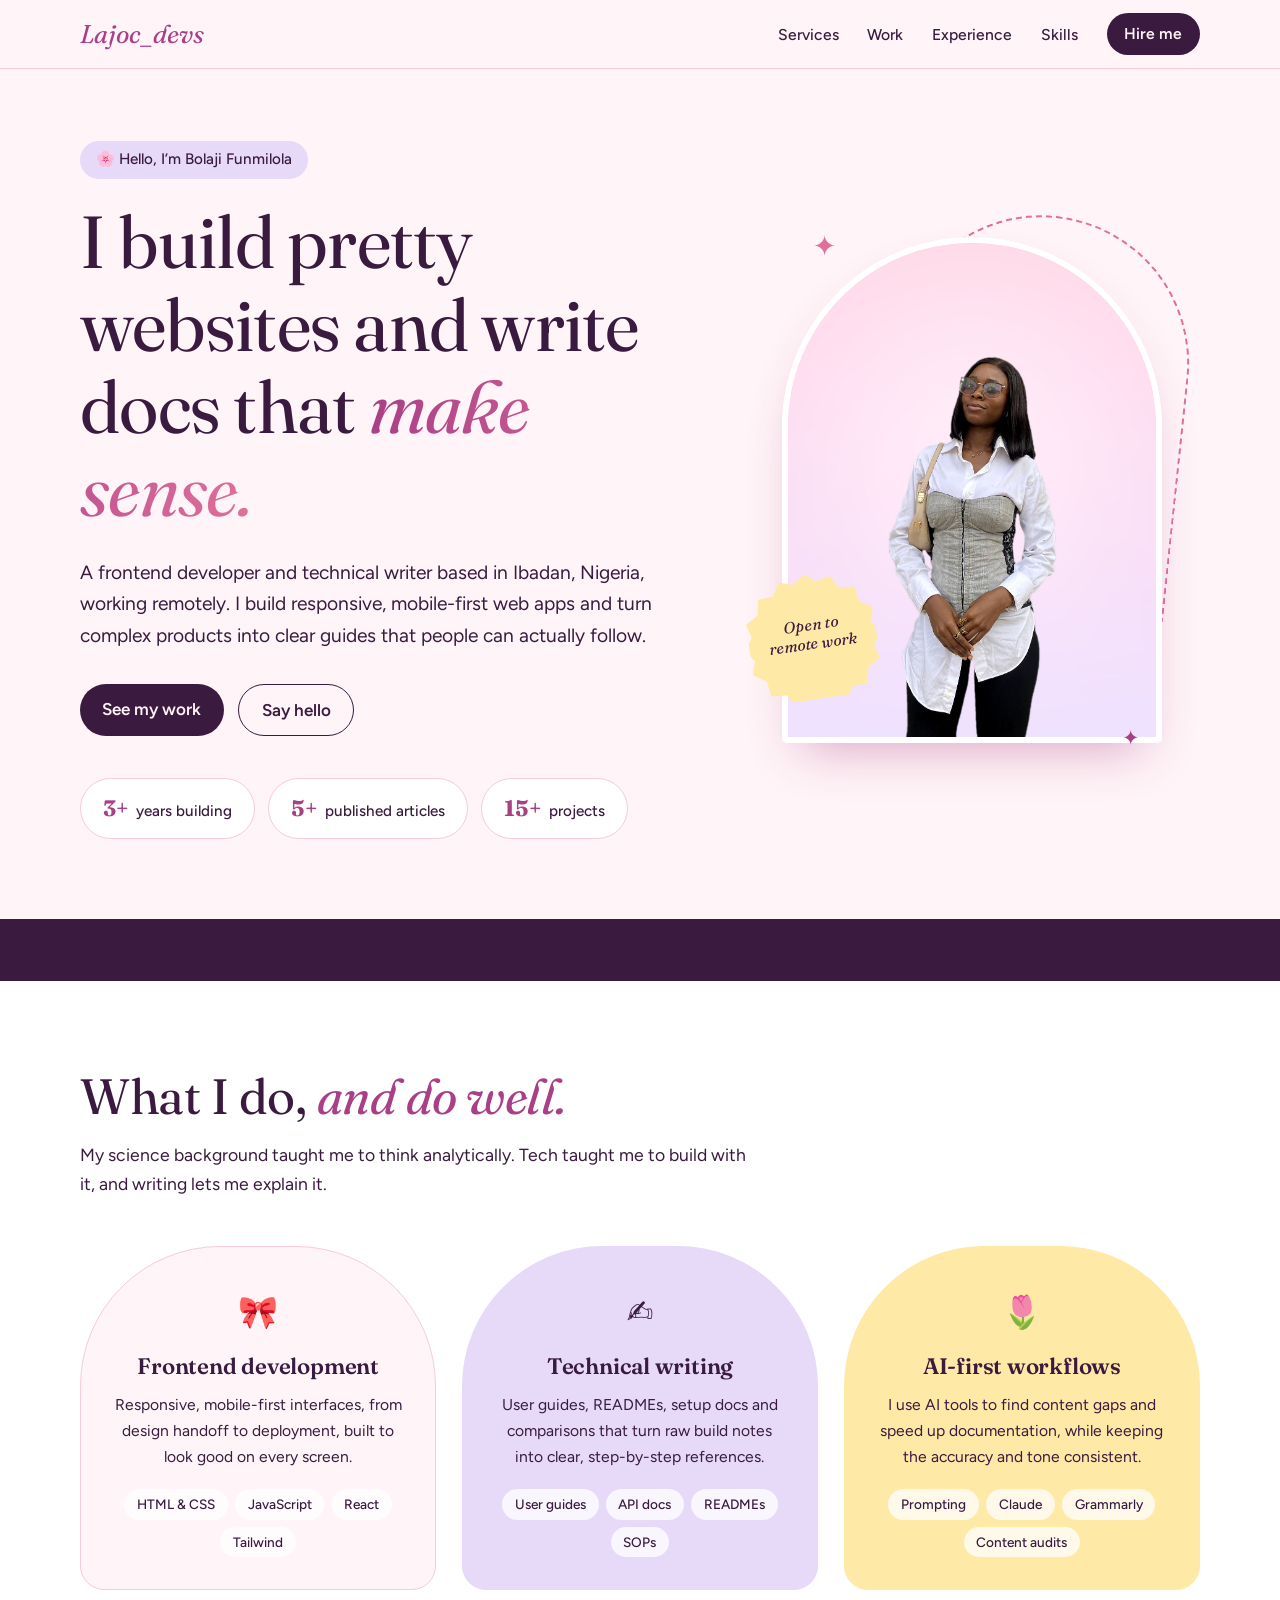
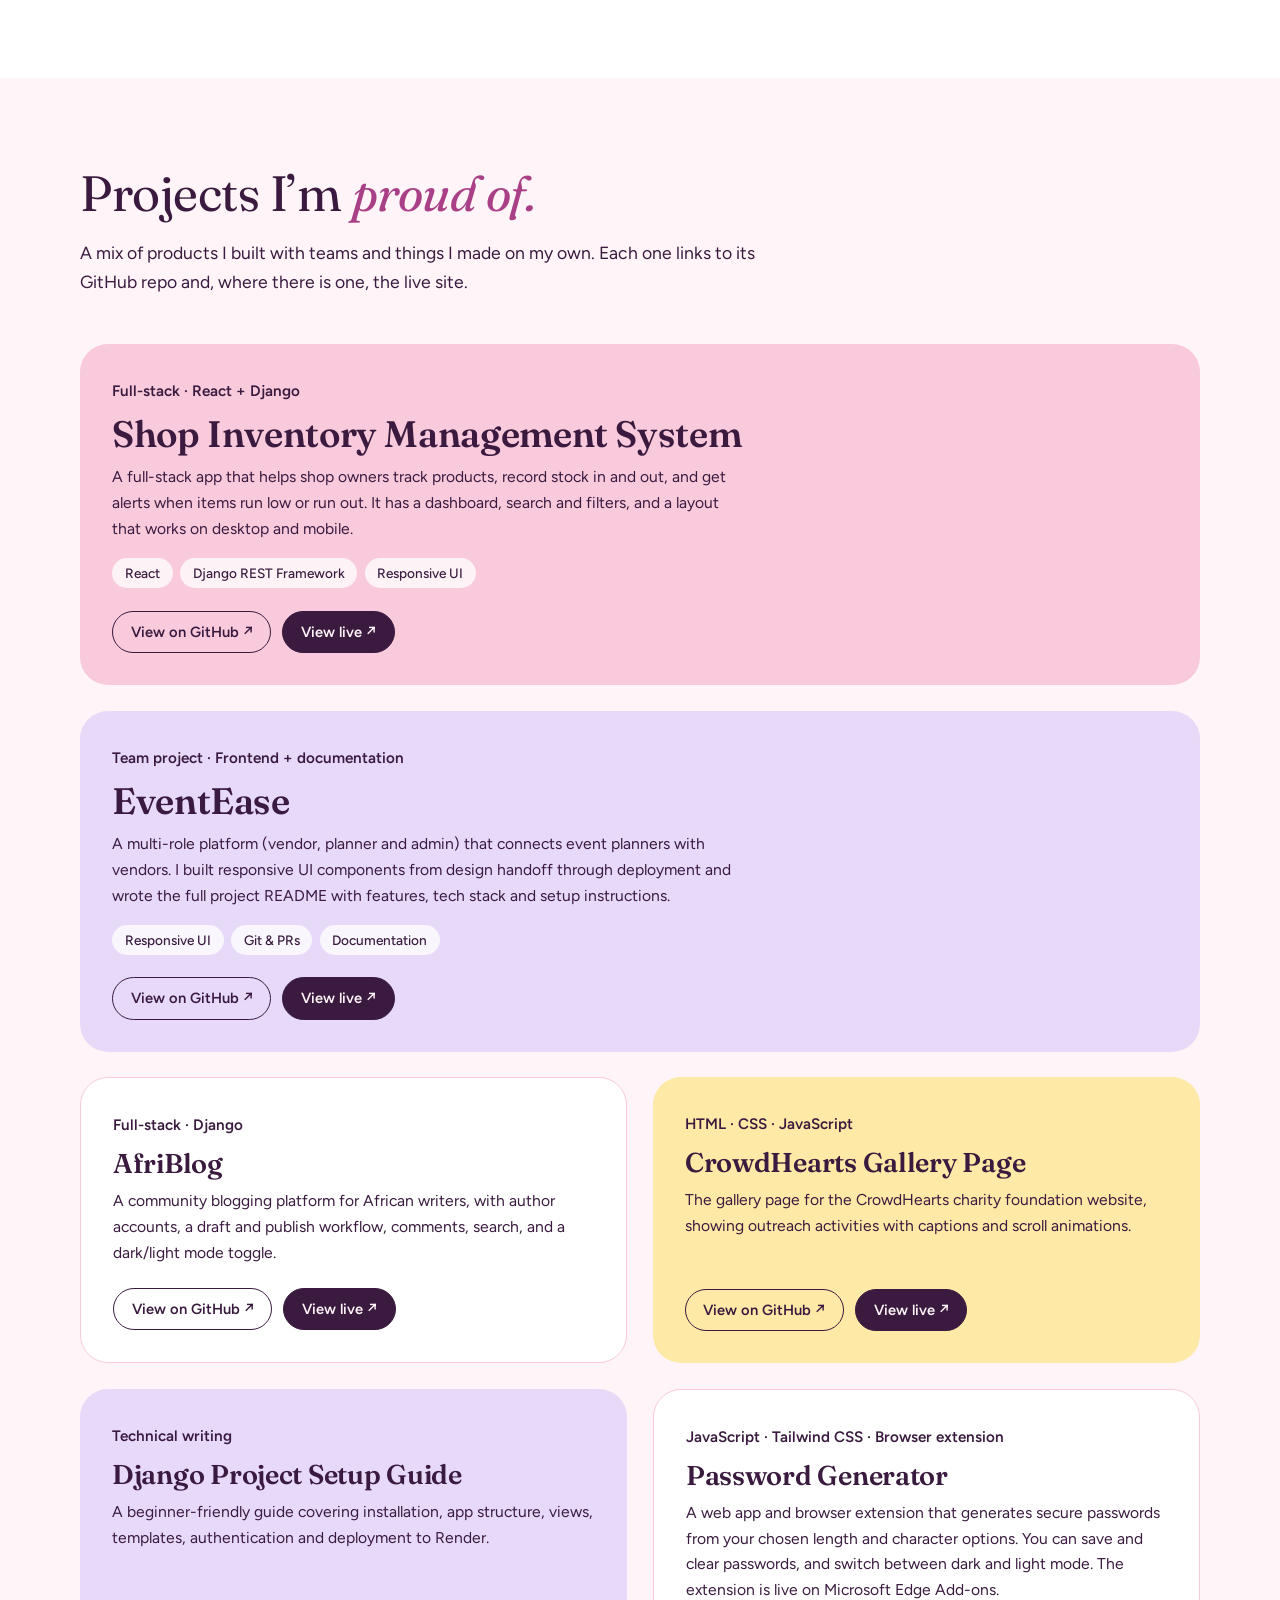
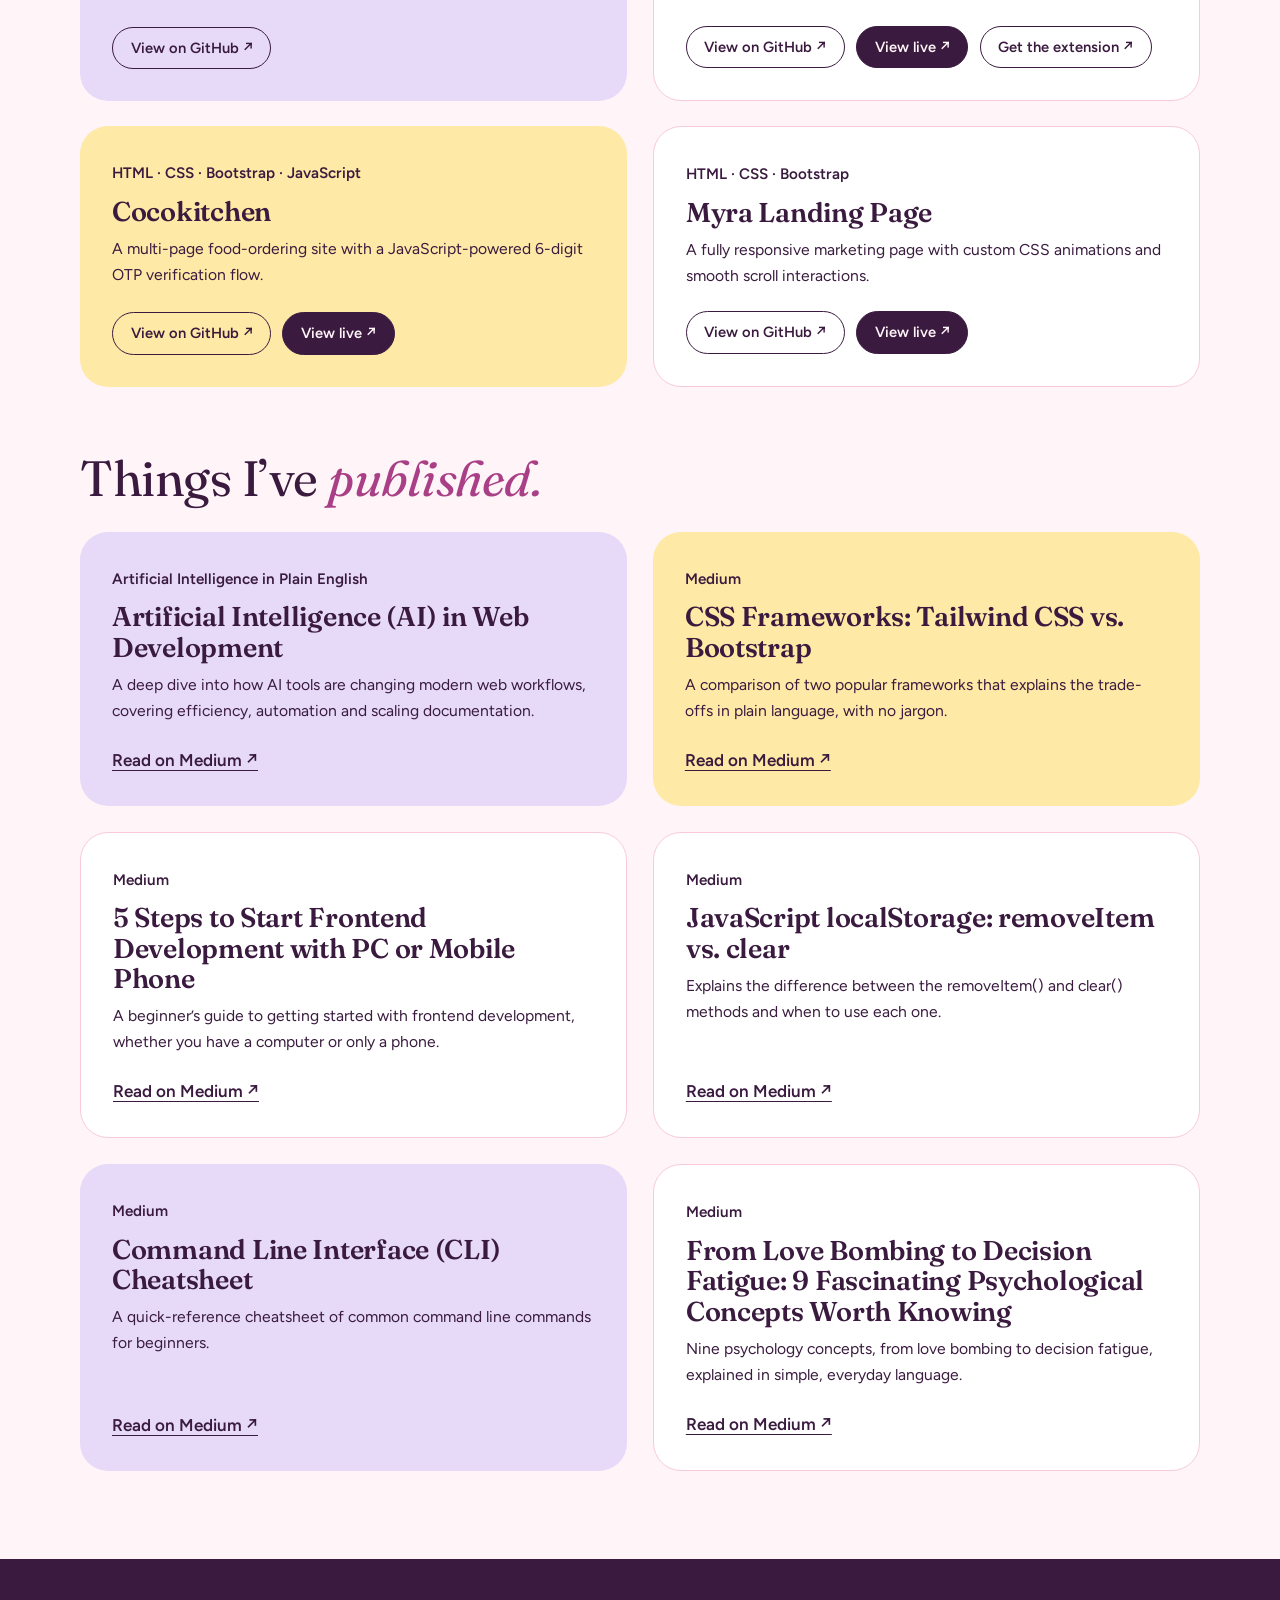
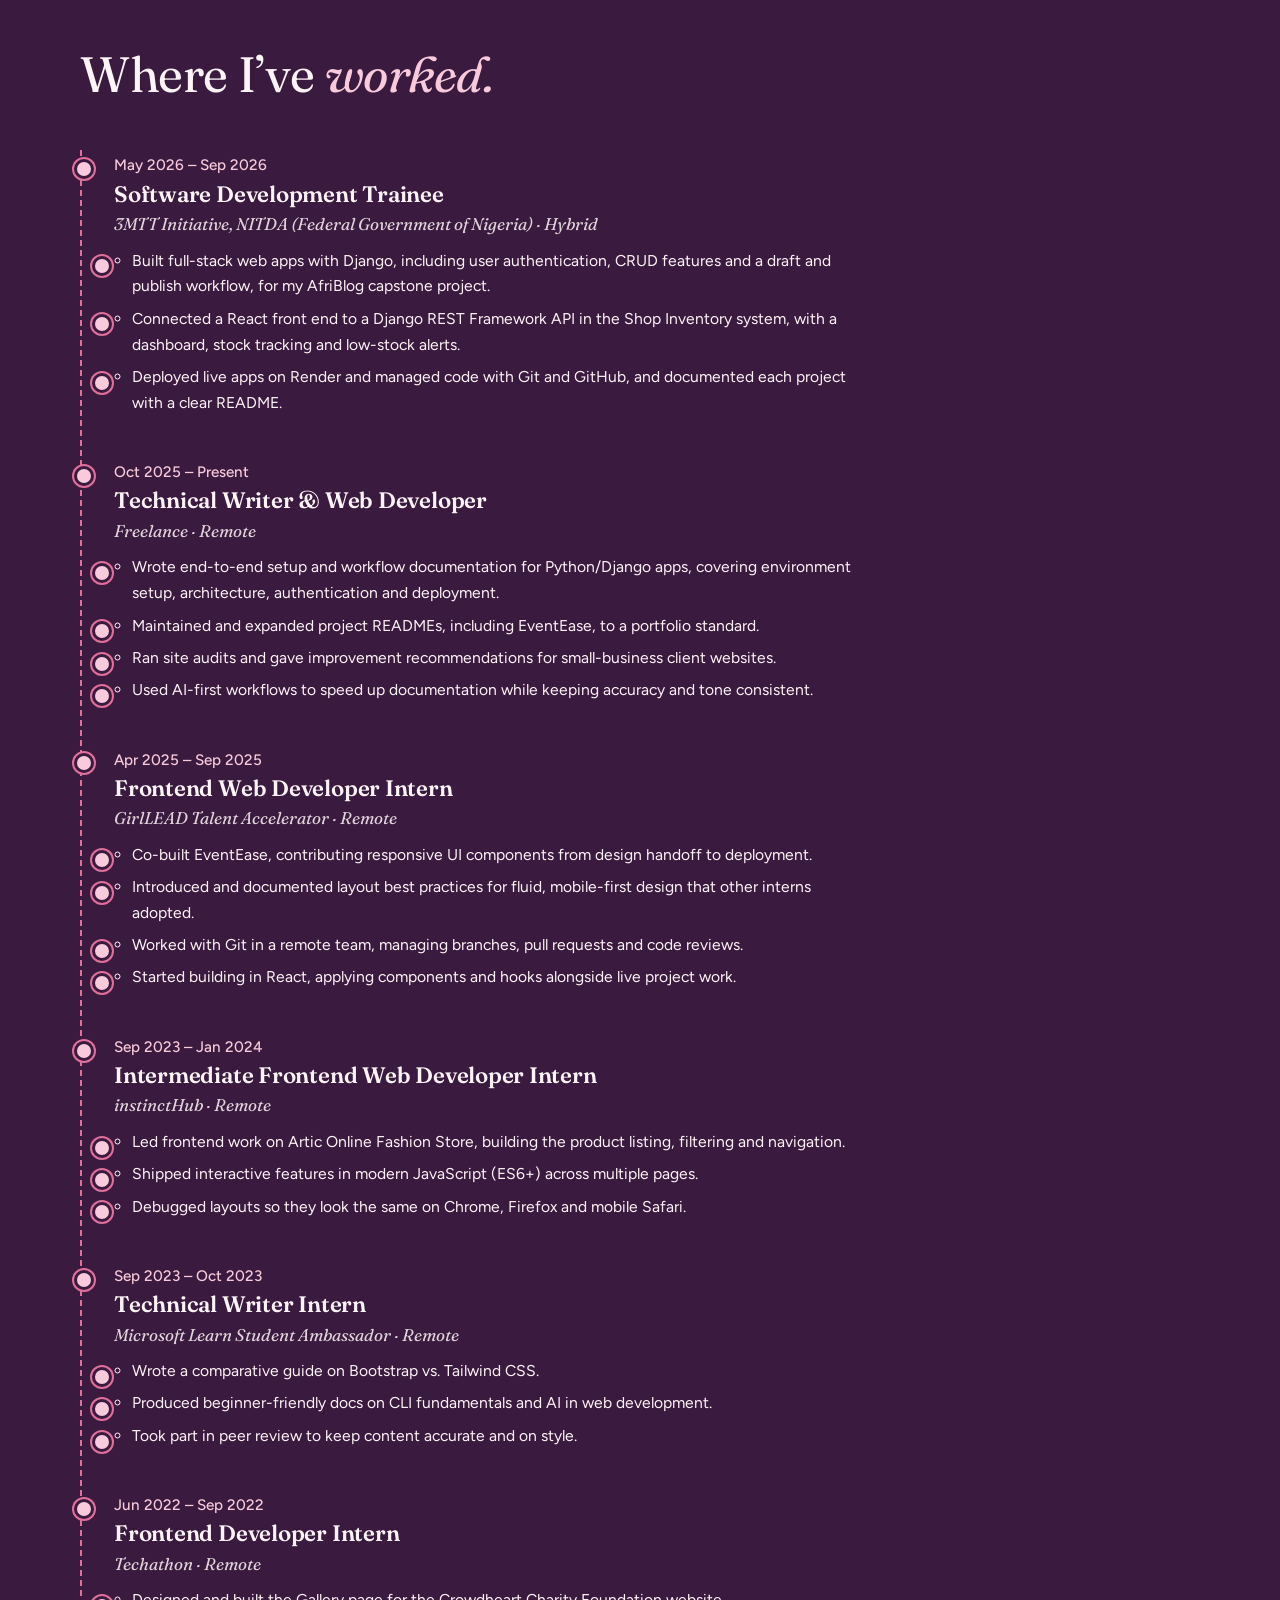
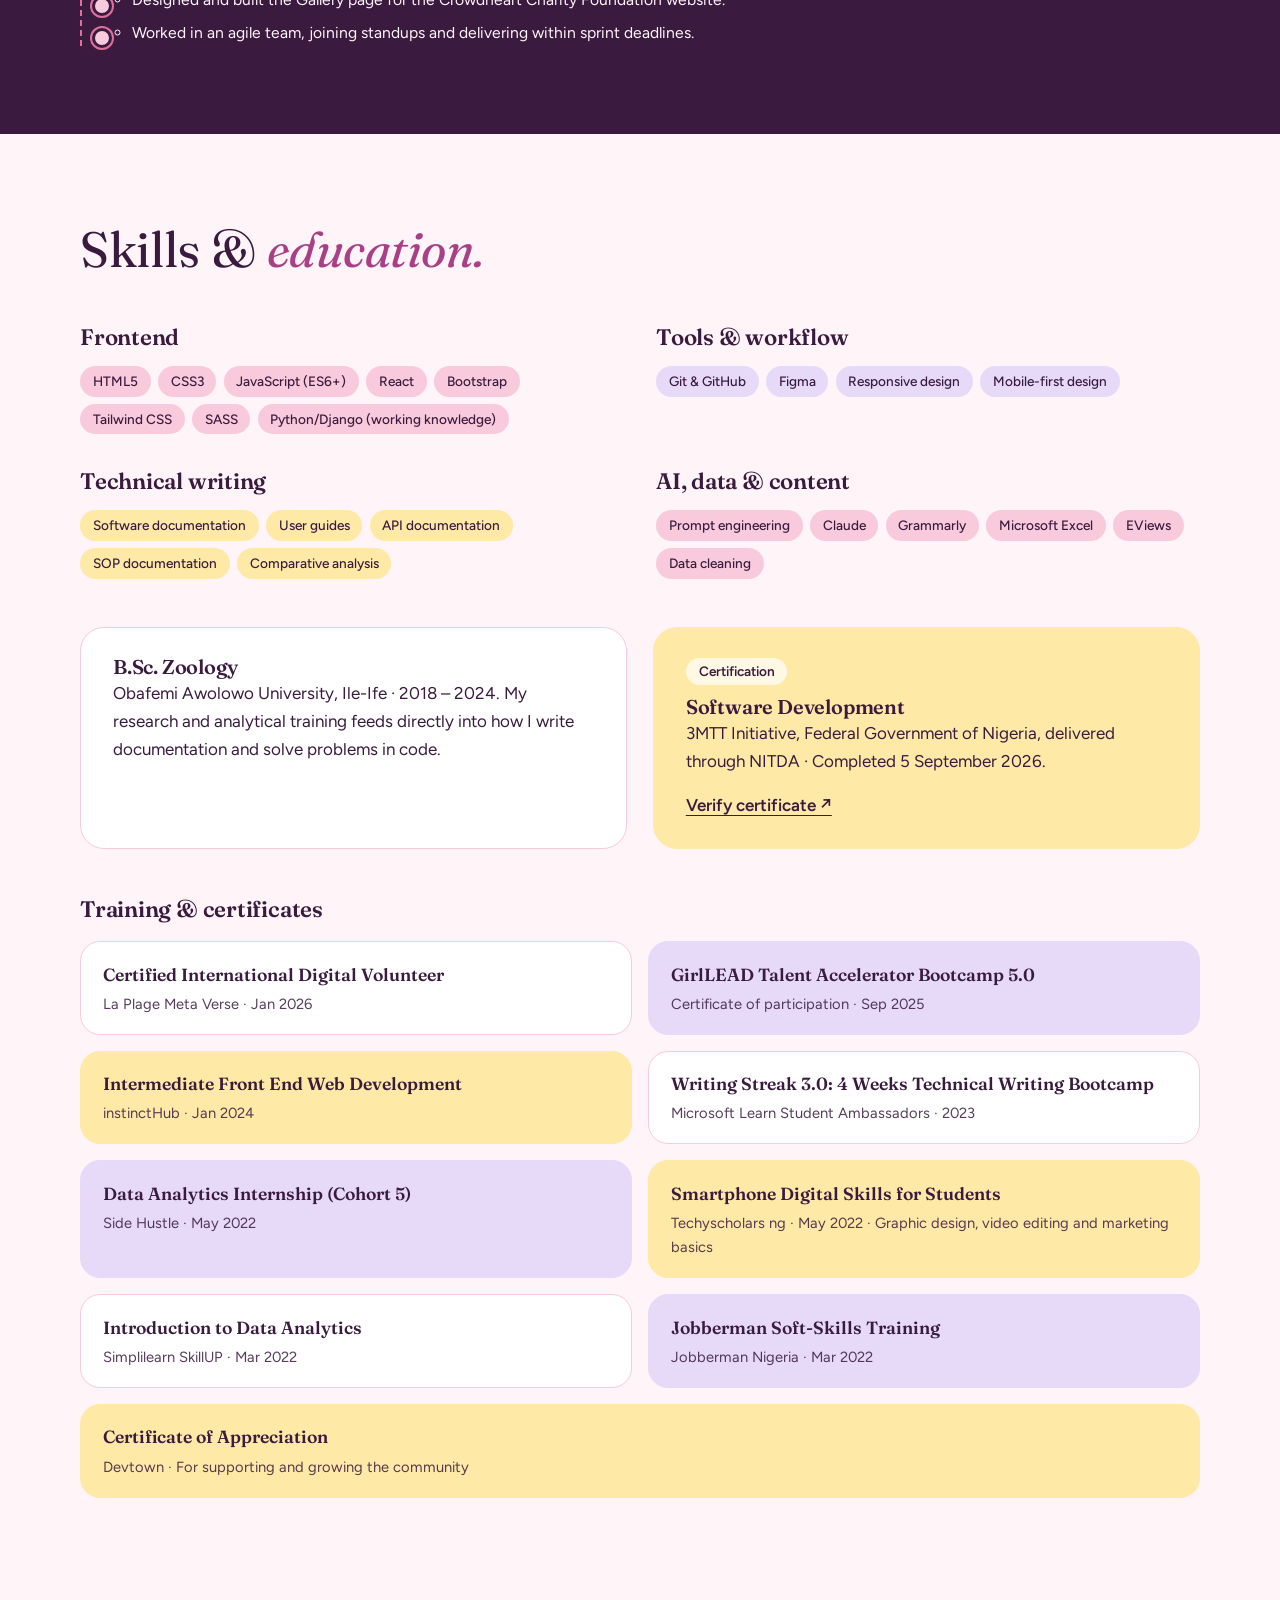
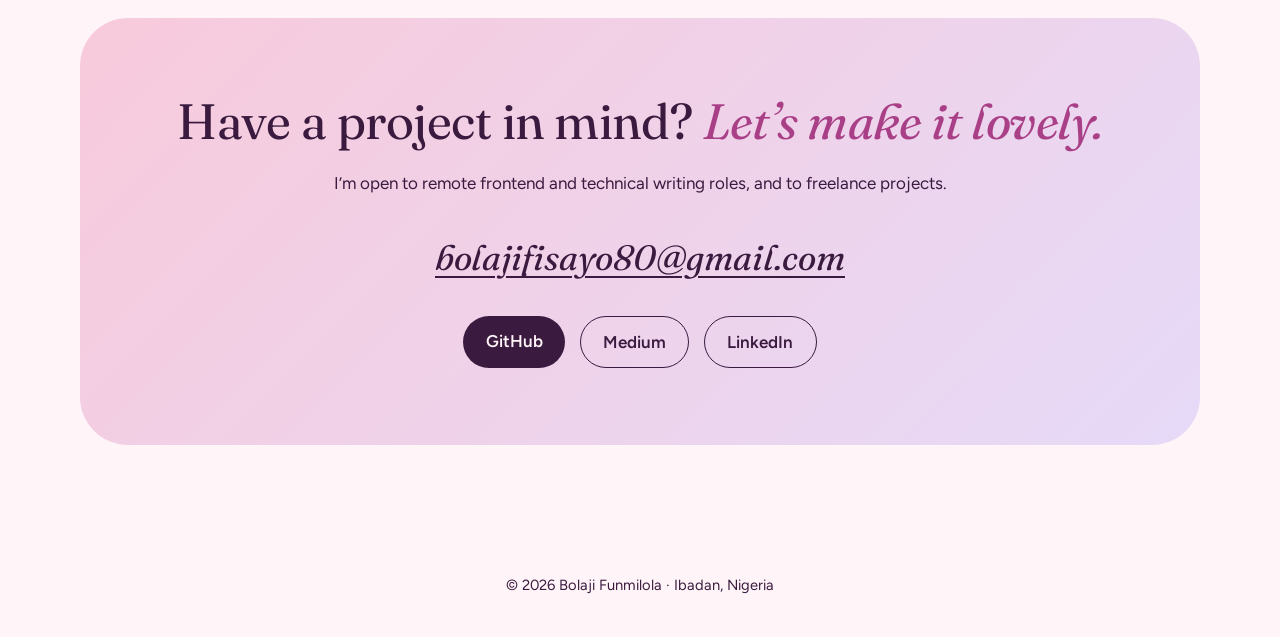
==== index.html @ c32a097c "portfolio done" ====
<!doctype html>
<html lang="en">
	<head>
		<meta charset="utf-8" />
		<meta name="viewport" content="width=device-width, initial-scale=1" />
		<title>Bolaji Funmilola — Frontend Developer & Technical Writer</title>
		<meta
			name="description"
			content="Bolaji Funmilola is a frontend developer and technical writer based in Ibadan, Nigeria. Available for remote work." />
		<link rel="preconnect" href="https://fonts.googleapis.com" />
		<link rel="preconnect" href="https://fonts.gstatic.com" crossorigin />
		<link
			href="https://fonts.googleapis.com/css2?family=Fraunces:ital,opsz,wght@0,9..144,400;0,9..144,600;1,9..144,400;1,9..144,600&family=Figtree:wght@400;500;600&display=swap"
			rel="stylesheet" />
		<script>
			document.documentElement.classList.add("js");
			try {
				if (sessionStorage.getItem("seen"))
					document.documentElement.classList.add("seen");
			} catch (e) {}
		</script>
		<link rel="stylesheet" href="css/style.css" />
	</head>
	<body id="top">
		<div class="progress" aria-hidden="true"></div>
		<div class="curtain" aria-hidden="true"><span>Funmilola ✦</span></div>

		<header>
			<div class="wrap bar">
				<a href="#top" class="logo">Lajoc_devs</a>
				<button class="menu-btn" aria-expanded="false" aria-controls="menu">
					Menu
				</button>
				<nav aria-label="Main">
					<ul id="menu">
						<li><a href="#services">Services</a></li>
						<li><a href="#work">Work</a></li>
						<li><a href="#experience">Experience</a></li>
						<li><a href="#skills">Skills</a></li>
						<li><a class="pill" href="#contact">Hire me</a></li>
					</ul>
				</nav>
			</div>
		</header>

		<main>
			<!-- HERO -->
			<div class="hero">
				<div class="wrap hero-grid">
					<div>
						<span class="hello">🌸 Hello, I’m Bolaji Funmilola</span>
						<h1>
							I build pretty websites and write docs that <em>make sense.</em>
						</h1>
						<p class="lead">
							A frontend developer and technical writer based in Ibadan,
							Nigeria, working remotely. I build responsive, mobile-first web
							apps and turn complex products into clear guides that people can
							actually follow.
						</p>
						<div class="hero-actions">
							<a class="pill" href="#work">See my work</a>
							<a class="pill ghost" href="mailto:bolajifisayo80@gmail.com"
								>Say hello</a
							>
						</div>
						<div class="stats">
							<div class="stat"><b>3+</b>years building</div>
							<div class="stat"><b>5+</b>published articles</div>
							<div class="stat"><b>15+</b>projects</div>
						</div>
					</div>

					<div class="portrait">
						<div class="halo" aria-hidden="true"></div>
						<span class="sparkle s1" aria-hidden="true">✦</span>
						<div class="arch">
							<div class="initials" aria-hidden="true">BF</div>
							<!-- Put your photo in the same folder and name it photo.jpg -->
							<img
								src="images/photo.jpg"
								alt="Portrait of Bolaji Funmilola"
								onerror="this.style.display = 'none'" />
						</div>
						<div class="badge">
							<svg viewBox="0 0 100 100" aria-hidden="true">
								<path
									fill="#FFE9A6"
									d="M50 2l9 7 11-3 6 10 12 1 2 12 10 6-3 11 7 9-7 9 3 11-10 6-2 12-12 1-6 10-11-3-9 7-9-7-11 3-6-10-12-1-2-12-10-6 3-11-7-9 7-9-3-11 10-6 2-12 12-1 6-10 11 3z" />
							</svg>
							<span>Open to remote work</span>
						</div>
						<span class="sparkle s2" aria-hidden="true">✦</span>
					</div>
				</div>
			</div>

			<div class="ticker" aria-hidden="true">
				<div>
					Software Development ✿ HTML5 ✿ CSS3 ✿ JavaScript ✿ React ✿ Tailwind
					CSS ✿ Bootstrap ✿ Technical Writing ✿ Documentation ✿ Figma ✿ Git ✿
					Django ✿ SASS ✿ Markdown ✿ Software Development ✿ HTML5 ✿ CSS3 ✿
					JavaScript ✿ React ✿ Tailwind CSS ✿ Bootstrap ✿ Technical Writing ✿
					Documentation ✿ Figma ✿ Git ✿ Django ✿ SASS ✿ Markdown ✿
				</div>
			</div>

			<!-- SERVICES -->
			<section id="services" class="services">
				<div class="wrap">
					<div class="head">
						<h2>What I do, <em>and do well.</em></h2>
						<p>
							My science background taught me to think analytically. Tech taught
							me to build with it, and writing lets me explain it.
						</p>
					</div>
					<div class="svc-grid">
						<article class="svc">
							<div class="icon" aria-hidden="true">🎀</div>
							<h3>Frontend development</h3>
							<p>
								Responsive, mobile-first interfaces, from design handoff to
								deployment, built to look good on every screen.
							</p>
							<ul class="tags">
								<li>HTML & CSS</li>
								<li>JavaScript</li>
								<li>React</li>
								<li>Tailwind</li>
							</ul>
						</article>
						<article class="svc">
							<div class="icon" aria-hidden="true">✍️</div>
							<h3>Technical writing</h3>
							<p>
								User guides, READMEs, setup docs and comparisons that turn raw
								build notes into clear, step-by-step references.
							</p>
							<ul class="tags">
								<li>User guides</li>
								<li>API docs</li>
								<li>READMEs</li>
								<li>SOPs</li>
							</ul>
						</article>
						<article class="svc">
							<div class="icon" aria-hidden="true">🌷</div>
							<h3>AI-first workflows</h3>
							<p>
								I use AI tools to find content gaps and speed up documentation,
								while keeping the accuracy and tone consistent.
							</p>
							<ul class="tags">
								<li>Prompting</li>
								<li>Claude</li>
								<li>Grammarly</li>
								<li>Content audits</li>
							</ul>
						</article>
					</div>
				</div>
			</section>

			<!-- WORK -->
			<section id="work">
				<div class="wrap">
					<div class="head">
						<h2>Projects I’m <em>proud of.</em></h2>
						<p>
							A mix of products I built with teams and things I made on my own.
							Each one links to its GitHub repo and, where there is one, the
							live site.
						</p>
					</div>
					<div class="work-grid">
						<article class="card feature">
							<div>
								<span class="kind">Full-stack · React + Django</span>
								<h3>Shop Inventory Management System</h3>
								<p>
									A full-stack app that helps shop owners track products, record
									stock in and out, and get alerts when items run low or run
									out. It has a dashboard, search and filters, and a layout that
									works on desktop and mobile.
								</p>
								<ul class="tags left">
									<li>React</li>
									<li>Django REST Framework</li>
									<li>Responsive UI</li>
								</ul>
							</div>
							<div class="actions">
								<a
									class="btn"
									href="https://github.com/f-lajoc/shop-inventory"
									target="_blank"
									rel="noopener"
									>View on GitHub ↗</a
								>
								<a
									class="btn solid"
									href="https://shop-inventory-frontend-pr39.onrender.com"
									target="_blank"
									rel="noopener"
									>View live ↗</a
								>
							</div>
						</article>
						<article class="card feature alt">
							<div>
								<span class="kind"
									>Team project · Frontend + documentation</span
								>
								<h3>EventEase</h3>
								<p>
									A multi-role platform (vendor, planner and admin) that
									connects event planners with vendors. I built responsive UI
									components from design handoff through deployment and wrote
									the full project README with features, tech stack and setup
									instructions.
								</p>
								<ul class="tags left">
									<li>Responsive UI</li>
									<li>Git &amp; PRs</li>
									<li>Documentation</li>
								</ul>
							</div>
							<div class="actions">
								<a
									class="btn"
									href="https://github.com/f-lajoc/EventEase"
									target="_blank"
									rel="noopener"
									>View on GitHub ↗</a
								>
								<a
									class="btn solid"
									href="https://lajoc-eventease.vercel.app/"
									target="_blank"
									rel="noopener"
									>View live ↗</a
								>
							</div>
						</article>
						<article class="card c3">
							<div>
								<span class="kind">Full-stack · Django</span>
								<h3>AfriBlog</h3>
								<p>
									A community blogging platform for African writers, with author
									accounts, a draft and publish workflow, comments, search, and
									a dark/light mode toggle.
								</p>
							</div>
							<div class="actions">
								<a
									class="btn"
									href="https://github.com/f-lajoc/AfriBlog"
									target="_blank"
									rel="noopener"
									>View on GitHub ↗</a
								>
								<a
									class="btn solid"
									href="https://afriblog.onrender.com"
									target="_blank"
									rel="noopener"
									>View live ↗</a
								>
							</div>
						</article>
						<article class="card c4">
							<div>
								<span class="kind">HTML · CSS · JavaScript</span>
								<h3>CrowdHearts Gallery Page</h3>
								<p>
									The gallery page for the CrowdHearts charity foundation
									website, showing outreach activities with captions and scroll
									animations.
								</p>
							</div>
							<div class="actions">
								<a
									class="btn"
									href="https://github.com/f-lajoc/Gallery-page"
									target="_blank"
									rel="noopener"
									>View on GitHub ↗</a
								>
								<a
									class="btn solid"
									href="https://crowdheart.netlify.app/index.html"
									target="_blank"
									rel="noopener"
									>View live ↗</a
								>
							</div>
						</article>
						<article class="card c2">
							<div>
								<span class="kind">Technical writing</span>
								<h3>Django Project Setup Guide</h3>
								<p>
									A beginner-friendly guide covering installation, app
									structure, views, templates, authentication and deployment to
									Render.
								</p>
							</div>
							<div class="actions">
								<a
									class="btn"
									href="https://github.com/f-lajoc/Django-python-test/blob/main/readMe.md"
									target="_blank"
									rel="noopener"
									>View on GitHub ↗</a
								>
							</div>
						</article>
						<article class="card c3">
							<div>
								<span class="kind"
									>JavaScript · Tailwind CSS · Browser extension</span
								>
								<h3>Password Generator</h3>
								<p>
									A web app and browser extension that generates secure
									passwords from your chosen length and character options. You
									can save and clear passwords, and switch between dark and
									light mode. The extension is live on Microsoft Edge Add-ons.
								</p>
							</div>
							<div class="actions">
								<a
									class="btn"
									href="https://github.com/f-lajoc/passwordGenerator"
									target="_blank"
									rel="noopener"
									>View on GitHub ↗</a
								>
								<a
									class="btn solid"
									href="https://password-generat00r.netlify.app/"
									target="_blank"
									rel="noopener"
									>View live ↗</a
								>
								<a
									class="btn"
									href="https://microsoftedge.microsoft.com/addons/detail/gjdmkgjdbleobfpliddcdjddphnnbpid"
									target="_blank"
									rel="noopener"
									>Get the extension ↗</a
								>
							</div>
						</article>
						<article class="card c4">
							<div>
								<span class="kind">HTML · CSS · Bootstrap · JavaScript</span>
								<h3>Cocokitchen</h3>
								<p>
									A multi-page food-ordering site with a JavaScript-powered
									6-digit OTP verification flow.
								</p>
							</div>
							<div class="actions">
								<a
									class="btn"
									href="https://github.com/f-lajoc/Cocokitchen"
									target="_blank"
									rel="noopener"
									>View on GitHub ↗</a
								>
								<a
									class="btn solid"
									href="https://f-lajoc.github.io/Cocokitchen/"
									target="_blank"
									rel="noopener"
									>View live ↗</a
								>
							</div>
						</article>
						<article class="card c5">
							<div>
								<span class="kind">HTML · CSS · Bootstrap</span>
								<h3>Myra Landing Page</h3>
								<p>
									A fully responsive marketing page with custom CSS animations
									and smooth scroll interactions.
								</p>
							</div>
							<div class="actions">
								<a
									class="btn"
									href="https://github.com/f-lajoc/Myra-Landing-page"
									target="_blank"
									rel="noopener"
									>View on GitHub ↗</a
								>
								<a
									class="btn solid"
									href="https://myra-landing-page.vercel.app/"
									target="_blank"
									rel="noopener"
									>View live ↗</a
								>
							</div>
						</article>
					</div>

					<h2 class="sub">Things I’ve <em>published.</em></h2>
					<div class="work-grid">
						<a
							class="card c2"
							href="https://medium.com/ai-in-plain-english/artificial-intelligence-ai-in-web-development-ca8bc231bbe0"
							target="_blank"
							rel="noopener">
							<div>
								<span class="kind"
									>Artificial Intelligence in Plain English</span
								>
								<h3>Artificial Intelligence (AI) in Web Development</h3>
								<p>
									A deep dive into how AI tools are changing modern web
									workflows, covering efficiency, automation and scaling
									documentation.
								</p>
							</div>
							<span class="go">Read on Medium ↗</span>
						</a>
						<a
							class="card c4"
							href="https://medium.com/@lajoc_/css-frameworks-tailwind-css-vs-bootstrap-7b990728d8f6"
							target="_blank"
							rel="noopener">
							<div>
								<span class="kind">Medium</span>
								<h3>CSS Frameworks: Tailwind CSS vs. Bootstrap</h3>
								<p>
									A comparison of two popular frameworks that explains the
									trade-offs in plain language, with no jargon.
								</p>
							</div>
							<span class="go">Read on Medium ↗</span>
						</a>
						<a
							class="card c3"
							href="https://medium.com/@lajoc_/5-steps-to-start-frontend-development-with-pc-or-mobile-phone-b24d92ad9122"
							target="_blank"
							rel="noopener">
							<div>
								<span class="kind">Medium</span>
								<h3>
									5 Steps to Start Frontend Development with PC or Mobile Phone
								</h3>
								<p>
									A beginner’s guide to getting started with frontend
									development, whether you have a computer or only a phone.
								</p>
							</div>
							<span class="go">Read on Medium ↗</span>
						</a>
						<a
							class="card c5"
							href="https://medium.com/@lajoc_/javascript-localstorage-understanding-the-difference-between-removeitem-vs-clear-methods-b165396f36f6"
							target="_blank"
							rel="noopener">
							<div>
								<span class="kind">Medium</span>
								<h3>JavaScript localStorage: removeItem vs. clear</h3>
								<p>
									Explains the difference between the removeItem() and clear()
									methods and when to use each one.
								</p>
							</div>
							<span class="go">Read on Medium ↗</span>
						</a>
						<a
							class="card c2"
							href="https://medium.com/@lajoc_/command-line-interface-cli-cheatsheet-bc1885f4c07"
							target="_blank"
							rel="noopener">
							<div>
								<span class="kind">Medium</span>
								<h3>Command Line Interface (CLI) Cheatsheet</h3>
								<p>
									A quick-reference cheatsheet of common command line commands
									for beginners.
								</p>
							</div>
							<span class="go">Read on Medium ↗</span>
						</a>
						<a
							class="card c3"
							href="https://medium.com/@lajoc_/from-love-bombing-to-decision-fatigue-9-fascinating-psychological-concepts-worth-knowing-f8b7660e2688"
							target="_blank"
							rel="noopener">
							<div>
								<span class="kind">Medium</span>
								<h3>
									From Love Bombing to Decision Fatigue: 9 Fascinating
									Psychological Concepts Worth Knowing
								</h3>
								<p>
									Nine psychology concepts, from love bombing to decision
									fatigue, explained in simple, everyday language.
								</p>
							</div>
							<span class="go">Read on Medium ↗</span>
						</a>
					</div>
				</div>
			</section>

			<!-- EXPERIENCE -->
			<section id="experience" class="experience">
				<div class="wrap">
					<div class="head">
						<h2>Where I’ve <em>worked.</em></h2>
					</div>
					<ol class="timeline">
						<li>
							<span class="when">May 2026 – Sep 2026</span>
							<h3>Software Development Trainee</h3>
							<p class="where">
								3MTT Initiative, NITDA (Federal Government of Nigeria) · Hybrid
							</p>
							<ul>
								<li>
									Built full-stack web apps with Django, including user
									authentication, CRUD features and a draft and publish
									workflow, for my AfriBlog capstone project.
								</li>
								<li>
									Connected a React front end to a Django REST Framework API in
									the Shop Inventory system, with a dashboard, stock tracking
									and low-stock alerts.
								</li>
								<li>
									Deployed live apps on Render and managed code with Git and
									GitHub, and documented each project with a clear README.
								</li>
							</ul>
						</li>
						<li>
							<span class="when">Oct 2025 – Present</span>
							<h3>Technical Writer & Web Developer</h3>
							<p class="where">Freelance · Remote</p>
							<ul>
								<li>
									Wrote end-to-end setup and workflow documentation for
									Python/Django apps, covering environment setup, architecture,
									authentication and deployment.
								</li>
								<li>
									Maintained and expanded project READMEs, including EventEase,
									to a portfolio standard.
								</li>
								<li>
									Ran site audits and gave improvement recommendations for
									small-business client websites.
								</li>
								<li>
									Used AI-first workflows to speed up documentation while
									keeping accuracy and tone consistent.
								</li>
							</ul>
						</li>
						<li>
							<span class="when">Apr 2025 – Sep 2025</span>
							<h3>Frontend Web Developer Intern</h3>
							<p class="where">GirlLEAD Talent Accelerator · Remote</p>
							<ul>
								<li>
									Co-built EventEase, contributing responsive UI components from
									design handoff to deployment.
								</li>
								<li>
									Introduced and documented layout best practices for fluid,
									mobile-first design that other interns adopted.
								</li>
								<li>
									Worked with Git in a remote team, managing branches, pull
									requests and code reviews.
								</li>
								<li>
									Started building in React, applying components and hooks
									alongside live project work.
								</li>
							</ul>
						</li>
						<li>
							<span class="when">Sep 2023 – Jan 2024</span>
							<h3>Intermediate Frontend Web Developer Intern</h3>
							<p class="where">instinctHub · Remote</p>
							<ul>
								<li>
									Led frontend work on Artic Online Fashion Store, building the
									product listing, filtering and navigation.
								</li>
								<li>
									Shipped interactive features in modern JavaScript (ES6+)
									across multiple pages.
								</li>
								<li>
									Debugged layouts so they look the same on Chrome, Firefox and
									mobile Safari.
								</li>
							</ul>
						</li>
						<li>
							<span class="when">Sep 2023 – Oct 2023</span>
							<h3>Technical Writer Intern</h3>
							<p class="where">Microsoft Learn Student Ambassador · Remote</p>
							<ul>
								<li>
									Wrote a comparative guide on Bootstrap vs. Tailwind CSS.
								</li>
								<li>
									Produced beginner-friendly docs on CLI fundamentals and AI in
									web development.
								</li>
								<li>
									Took part in peer review to keep content accurate and on
									style.
								</li>
							</ul>
						</li>
						<li>
							<span class="when">Jun 2022 – Sep 2022</span>
							<h3>Frontend Developer Intern</h3>
							<p class="where">Techathon · Remote</p>
							<ul>
								<li>
									Designed and built the Gallery page for the Crowdheart Charity
									Foundation website.
								</li>
								<li>
									Worked in an agile team, joining standups and delivering
									within sprint deadlines.
								</li>
							</ul>
						</li>
					</ol>
				</div>
			</section>

			<!-- SKILLS -->
			<section id="skills">
				<div class="wrap">
					<div class="head">
						<h2>Skills & <em>education.</em></h2>
					</div>
					<div class="skills-grid">
						<div>
							<h3>Frontend</h3>
							<ul class="tags left">
								<li style="background: var(--blush)">HTML5</li>
								<li style="background: var(--blush)">CSS3</li>
								<li style="background: var(--blush)">JavaScript (ES6+)</li>
								<li style="background: var(--blush)">React</li>
								<li style="background: var(--blush)">Bootstrap</li>
								<li style="background: var(--blush)">Tailwind CSS</li>
								<li style="background: var(--blush)">SASS</li>
								<li style="background: var(--blush)">
									Python/Django (working knowledge)
								</li>
							</ul>
						</div>
						<div>
							<h3>Tools & workflow</h3>
							<ul class="tags left">
								<li style="background: var(--lilac)">Git & GitHub</li>
								<li style="background: var(--lilac)">Figma</li>
								<li style="background: var(--lilac)">Responsive design</li>
								<li style="background: var(--lilac)">Mobile-first design</li>
							</ul>
						</div>
						<div>
							<h3>Technical writing</h3>
							<ul class="tags left">
								<li style="background: var(--butter)">
									Software documentation
								</li>
								<li style="background: var(--butter)">User guides</li>
								<li style="background: var(--butter)">API documentation</li>
								<li style="background: var(--butter)">SOP documentation</li>
								<li style="background: var(--butter)">Comparative analysis</li>
							</ul>
						</div>
						<div>
							<h3>AI, data & content</h3>
							<ul class="tags left">
								<li style="background: var(--blush)">Prompt engineering</li>
								<li style="background: var(--blush)">Claude</li>
								<li style="background: var(--blush)">Grammarly</li>
								<li style="background: var(--blush)">Microsoft Excel</li>
								<li style="background: var(--blush)">EViews</li>
								<li style="background: var(--blush)">Data cleaning</li>
							</ul>
						</div>
					</div>
					<div class="edu-grid">
						<div class="edu">
							<h3>B.Sc. Zoology</h3>
							<p>
								Obafemi Awolowo University, Ile-Ife · 2018 – 2024. My research
								and analytical training feeds directly into how I write
								documentation and solve problems in code.
							</p>
						</div>
						<div class="edu cert">
							<span class="label">Certification</span>
							<h3>Software Development</h3>
							<p>
								3MTT Initiative, Federal Government of Nigeria, delivered
								through NITDA · Completed 5 September 2026.
							</p>
							<a
								class="verify"
								href="https://app.3mtt.training/verify?id=FE/26/526037926"
								target="_blank"
								rel="noopener"
								>Verify certificate ↗</a
							>
						</div>
					</div>
					<div class="training">
						<h3>Training &amp; certificates</h3>
						<ul class="cert-list">
							<li>
								<b>Certified International Digital Volunteer</b
								><span>La Plage Meta Verse · Jan 2026</span>
							</li>
							<li>
								<b>GirlLEAD Talent Accelerator Bootcamp 5.0</b
								><span>Certificate of participation · Sep 2025</span>
							</li>
							<li>
								<b>Intermediate Front End Web Development</b
								><span>instinctHub · Jan 2024</span>
							</li>
							<li>
								<b>Writing Streak 3.0: 4 Weeks Technical Writing Bootcamp</b
								><span>Microsoft Learn Student Ambassadors · 2023</span>
							</li>
							<li>
								<b>Data Analytics Internship (Cohort 5)</b
								><span>Side Hustle · May 2022</span>
							</li>
							<li>
								<b>Smartphone Digital Skills for Students</b
								><span
									>Techyscholars ng · May 2022 · Graphic design, video editing
									and marketing basics</span
								>
							</li>
							<li>
								<b>Introduction to Data Analytics</b
								><span>Simplilearn SkillUP · Mar 2022</span>
							</li>
							<li>
								<b>Jobberman Soft-Skills Training</b
								><span>Jobberman Nigeria · Mar 2022</span>
							</li>
							<li>
								<b>Certificate of Appreciation</b
								><span>Devtown · For supporting and growing the community</span>
							</li>
						</ul>
					</div>
				</div>
			</section>

			<!-- CONTACT -->
			<section id="contact" class="contact">
				<div class="wrap">
					<div class="contact-box">
						<h2>Have a project in mind? <em>Let’s make it lovely.</em></h2>
						<p>
							I’m open to remote frontend and technical writing roles, and to
							freelance projects.
						</p>
						<a class="mail" href="mailto:bolajifisayo80@gmail.com"
							>bolajifisayo80@gmail.com</a
						>
						<div class="links">
							<a
								class="pill"
								href="https://github.com/f-lajoc"
								target="_blank"
								rel="noopener"
								>GitHub</a
							>
							<a
								class="pill ghost"
								href="https://medium.com/@lajoc_"
								target="_blank"
								rel="noopener"
								>Medium</a
							>
							<a
								class="pill ghost"
								href="https://www.linkedin.com/in/funmilola-b-b4044b13b"
								target="_blank"
								rel="noopener"
								>LinkedIn</a
							>
						</div>
					</div>
				</div>
			</section>
		</main>

		<footer>
			<div class="wrap">© 2026 Bolaji Funmilola · Ibadan, Nigeria</div>
		</footer>

		<script src="js/jscript.js"></script>
	</body>
</html>
---- css/style.css ----
:root {
	--petal: #fff4f7;
	--blush: #f8cadb;
	--rose: #e0709b;
	--orchid: #a93f86;
	--plum: #3a1b3f;
	--lilac: #e6daf8;
	--butter: #ffe9a6;
	--white: #ffffff;
	--serif: "Fraunces", Georgia, serif;
	--sans: "Figtree", system-ui, sans-serif;
}
* {
	box-sizing: border-box;
	margin: 0;
	padding: 0;
}
html {
	scroll-behavior: smooth;
	scroll-padding-top: 84px;
}
body {
	font-family: var(--sans);
	background: var(--petal);
	color: var(--plum);
	line-height: 1.65;
	font-size: 17px;
	-webkit-font-smoothing: antialiased;
}
img {
	max-width: 100%;
	display: block;
}
a {
	color: inherit;
}
:focus-visible {
	outline: 3px solid var(--orchid);
	outline-offset: 3px;
	border-radius: 6px;
}
.wrap {
	width: min(1120px, 92%);
	margin-inline: auto;
}
h1,
h2,
h3 {
	font-family: var(--serif);
	font-weight: 400;
	line-height: 1.12;
	letter-spacing: -0.01em;
}
h1 {
	font-size: clamp(2.5rem, 6vw, 4.6rem);
}
h2 {
	font-size: clamp(2rem, 4.2vw, 3.1rem);
}
h3 {
	font-size: 1.4rem;
	font-weight: 600;
}
em {
	font-style: italic;
	color: var(--orchid);
}
p {
	max-width: 62ch;
}

/* Header */
header {
	position: sticky;
	top: 0;
	z-index: 20;
	background: rgba(255, 244, 247, 0.88);
	backdrop-filter: blur(10px);
	border-bottom: 1px solid var(--blush);
}
.bar {
	display: flex;
	align-items: center;
	justify-content: space-between;
	height: 68px;
}
.logo {
	font-family: var(--serif);
	font-style: italic;
	font-size: 1.6rem;
	text-decoration: none;
	color: var(--orchid);
}
nav ul {
	display: flex;
	gap: 1.8rem;
	list-style: none;
	align-items: center;
}
nav a {
	text-decoration: none;
	font-weight: 500;
	font-size: 0.98rem;
}
nav a:hover {
	color: var(--orchid);
}
.pill {
	display: inline-block;
	background: var(--plum);
	color: var(--petal);
	padding: 0.7rem 1.4rem;
	border-radius: 999px;
	font-weight: 600;
	text-decoration: none;
	transition: background 0.2s;
}
.pill:hover {
	background: var(--orchid);
	color: #fff;
}
.pill.ghost {
	background: transparent;
	color: var(--plum);
	border: 1.5px solid var(--plum);
}
.pill.ghost:hover {
	background: var(--plum);
	color: var(--petal);
}
nav .pill {
	padding: 0.5rem 1.1rem;
	color: var(--petal);
}
.menu-btn {
	display: none;
	background: none;
	border: 1.5px solid var(--plum);
	border-radius: 999px;
	padding: 0.4rem 1rem;
	font: inherit;
	font-weight: 600;
	color: var(--plum);
	cursor: pointer;
}

/* Hero */
.hero {
	padding: 4.5rem 0 5rem;
	position: relative;
	overflow: hidden;
}
.hero-grid {
	display: grid;
	grid-template-columns: 1.15fr 0.85fr;
	gap: 3rem;
	align-items: center;
}
.hello {
	display: inline-flex;
	gap: 0.5rem;
	align-items: center;
	background: var(--lilac);
	padding: 0.4rem 1rem;
	border-radius: 999px;
	font-weight: 500;
	font-size: 0.95rem;
	margin-bottom: 1.4rem;
}
.hero p.lead {
	font-size: 1.2rem;
	margin: 1.6rem 0 2rem;
}
.hero-actions {
	display: flex;
	gap: 0.9rem;
	flex-wrap: wrap;
}

.portrait {
	position: relative;
	justify-self: center;
	width: min(380px, 100%);
}
.arch {
	aspect-ratio: 3/4;
	border-radius: 999px 999px 28px 28px;
	background: linear-gradient(160deg, var(--blush), var(--lilac));
	overflow: hidden;
	position: relative;
	border: 6px solid var(--white);
	box-shadow: 0 24px 50px -20px rgba(169, 63, 134, 0.45);
}
.arch img {
	width: 100%;
	height: 100%;
	object-fit: cover;
	position: relative;
	z-index: 1;
}
.arch .initials {
	position: absolute;
	inset: 0;
	display: grid;
	place-items: center;
	font-family: var(--serif);
	font-style: italic;
	font-size: 5rem;
	color: var(--orchid);
	z-index: 0;
}
.halo {
	position: absolute;
	inset: -22px -22px auto auto;
	width: 78%;
	aspect-ratio: 3/4;
	border: 2px dashed var(--rose);
	border-radius: 999px 999px 28px 28px;
	z-index: -1;
	transform: rotate(6deg);
}
.badge {
	z-index: 3;
	position: absolute;
	left: -34px;
	bottom: 44px;
	width: 128px;
	height: 128px;
	display: grid;
	place-items: center;
	text-align: center;
	font-family: var(--serif);
	font-style: italic;
	font-size: 0.98rem;
	line-height: 1.2;
	color: var(--plum);
	transform: rotate(-8deg);
}
.badge svg {
	position: absolute;
	inset: 0;
	width: 100%;
	height: 100%;
}
.badge span {
	position: relative;
	padding: 0 0.8rem;
}
.sparkle {
	z-index: 3;
	position: absolute;
	color: var(--rose);
	font-size: 1.8rem;
}
.s1 {
	top: -14px;
	left: 8%;
}
.s2 {
	bottom: -12px;
	right: 6%;
	color: var(--orchid);
	font-size: 1.3rem;
}

.stats {
	display: flex;
	flex-wrap: wrap;
	gap: 0.8rem;
	margin-top: 2.6rem;
}
.stat {
	background: var(--white);
	border-radius: 999px;
	padding: 0.7rem 1.4rem;
	border: 1.5px solid var(--blush);
	font-weight: 500;
	font-size: 0.95rem;
}
.stat b {
	font-family: var(--serif);
	font-size: 1.4rem;
	color: var(--orchid);
	margin-right: 0.4rem;
}

/* Ticker */
.ticker {
	background: var(--plum);
	color: var(--blush);
	overflow: hidden;
	white-space: nowrap;
	padding: 0.9rem 0;
	font-family: var(--serif);
	font-style: italic;
	font-size: 1.25rem;
}
.ticker div {
	display: inline-block;
	padding-left: 100%;
	animation: slide 32s linear infinite;
}
@keyframes slide {
	to {
		transform: translateX(-100%);
	}
}

section {
	padding: 5.5rem 0;
}
.head {
	margin-bottom: 3rem;
}
.head p {
	margin-top: 1rem;
	font-size: 1.1rem;
}

/* Services */
.services {
	background: var(--white);
}
.svc-grid {
	display: grid;
	grid-template-columns: repeat(3, 1fr);
	gap: 1.6rem;
}
.svc {
	padding: 2.4rem 1.8rem 2rem;
	border-radius: 140px 140px 24px 24px;
	background: var(--petal);
	border: 1.5px solid var(--blush);
	text-align: center;
}
.svc:nth-child(2) {
	background: var(--lilac);
	border-color: var(--lilac);
}
.svc:nth-child(3) {
	background: var(--butter);
	border-color: var(--butter);
}
.svc .icon {
	font-size: 2rem;
	margin-bottom: 1rem;
}
.svc p {
	font-size: 0.98rem;
	margin: 0.8rem auto 1.2rem;
}
.tags {
	display: flex;
	flex-wrap: wrap;
	gap: 0.45rem;
	list-style: none;
	justify-content: center;
}
.tags li {
	background: rgba(255, 255, 255, 0.75);
	border-radius: 999px;
	padding: 0.25rem 0.8rem;
	font-size: 0.85rem;
	font-weight: 500;
}
.tags.left {
	justify-content: flex-start;
}

/* Work */
.work-grid {
	display: grid;
	grid-template-columns: 1fr 1fr;
	gap: 1.6rem;
}
.card {
	display: flex;
	flex-direction: column;
	justify-content: space-between;
	text-decoration: none;
	border-radius: 28px;
	padding: 2rem;
	min-height: 250px;
	transition: transform 0.25s;
}
.card:hover {
	transform: translateY(-6px) rotate(-0.4deg);
}
.card .kind {
	font-weight: 600;
	font-size: 0.95rem;
}
.card h3 {
	font-size: 1.7rem;
	margin: 0.6rem 0;
}
.card p {
	font-size: 0.98rem;
}
.card .tags {
	margin-top: 1rem;
}
.card .go {
	font-weight: 600;
	margin-top: 1.4rem;
	text-decoration: underline;
	text-underline-offset: 4px;
}
.actions {
	display: flex;
	flex-wrap: wrap;
	gap: 0.7rem;
	margin-top: 1.4rem;
}
.btn {
	display: inline-block;
	padding: 0.5rem 1.1rem;
	border-radius: 999px;
	border: 1.5px solid var(--plum);
	font-weight: 600;
	font-size: 0.92rem;
	text-decoration: none;
	color: var(--plum);
	transition:
		background 0.2s,
		color 0.2s;
}
.btn:hover {
	background: var(--plum);
	color: var(--petal);
}
.btn.solid {
	background: var(--plum);
	color: var(--petal);
}
.btn.solid:hover {
	background: var(--orchid);
	border-color: var(--orchid);
}
.work-grid > .card:last-child:nth-child(odd) {
	grid-column: 1/-1;
}
.feature {
	grid-column: 1/-1;
	background: var(--blush);
	min-height: 300px;
}
.feature h3 {
	font-size: 2.3rem;
}
.feature.alt {
	background: var(--lilac);
}
.c2 {
	background: var(--lilac);
}
.c3 {
	background: var(--white);
	border: 1.5px solid var(--blush);
}
.c4 {
	background: var(--butter);
}
.c5 {
	background: var(--white);
	border: 1.5px solid var(--blush);
}
.sub {
	margin: 4rem 0 1.6rem;
}

/* Experience */
.experience {
	background: var(--plum);
	color: var(--petal);
}
.experience em {
	color: var(--blush);
}
.timeline {
	list-style: none;
	position: relative;
	padding-left: 2rem;
	border-left: 2px dashed var(--rose);
	display: grid;
	gap: 2.6rem;
	max-width: 780px;
}
.timeline li {
	position: relative;
}
.timeline li::before {
	content: "";
	position: absolute;
	left: calc(-2rem - 8px);
	top: 0.55rem;
	width: 14px;
	height: 14px;
	border-radius: 50%;
	background: var(--blush);
	border: 3px solid var(--plum);
	box-shadow: 0 0 0 2px var(--rose);
}
.when {
	color: var(--blush);
	font-weight: 500;
	font-size: 0.95rem;
}
.timeline h3 {
	margin: 0.2rem 0;
}
.where {
	opacity: 0.85;
	margin-bottom: 0.6rem;
	font-style: italic;
	font-family: var(--serif);
}
.timeline ul {
	padding-left: 1.1rem;
	display: grid;
	gap: 0.4rem;
	font-size: 0.98rem;
}

/* Skills */
.skills-grid {
	display: grid;
	grid-template-columns: repeat(2, 1fr);
	gap: 2.2rem 2rem;
}
.skills-grid h3 {
	margin-bottom: 1rem;
}
.edu {
	margin-top: 3rem;
	background: var(--white);
	border: 1.5px solid var(--blush);
	border-radius: 24px;
	padding: 1.8rem 2rem;
	max-width: 640px;
}
.edu h3 {
	font-size: 1.25rem;
}
.edu-grid {
	margin-top: 3rem;
	display: grid;
	grid-template-columns: repeat(2, 1fr);
	gap: 1.6rem;
}
.edu-grid .edu {
	margin-top: 0;
	max-width: none;
}
.edu.cert {
	background: var(--butter);
	border-color: var(--butter);
}
.edu .label {
	display: inline-block;
	background: rgba(255, 255, 255, 0.7);
	border-radius: 999px;
	padding: 0.15rem 0.8rem;
	font-size: 0.85rem;
	font-weight: 600;
	margin-bottom: 0.7rem;
}
.training {
	margin-top: 3rem;
}
.training h3 {
	margin-bottom: 1.2rem;
}
.cert-list {
	list-style: none;
	display: grid;
	grid-template-columns: repeat(2, 1fr);
	gap: 1rem;
}
.cert-list li {
	background: var(--white);
	border: 1.5px solid var(--blush);
	border-radius: 20px;
	padding: 1.1rem 1.4rem;
	display: flex;
	flex-direction: column;
	gap: 0.2rem;
}
.cert-list li:nth-child(3n + 2) {
	background: var(--lilac);
	border-color: var(--lilac);
}
.cert-list li:nth-child(3n + 3) {
	background: var(--butter);
	border-color: var(--butter);
}
.cert-list li:last-child:nth-child(odd) {
	grid-column: 1/-1;
}
.cert-list b {
	font-family: var(--serif);
	font-size: 1.1rem;
	font-weight: 600;
}
.cert-list span {
	font-size: 0.92rem;
	opacity: 0.85;
}
.edu .verify {
	display: inline-block;
	margin-top: 1rem;
	font-weight: 600;
	text-underline-offset: 4px;
}

/* Contact */
.contact {
	padding-top: 2rem;
}
.contact-box {
	background: linear-gradient(135deg, var(--blush), var(--lilac));
	border-radius: 48px;
	padding: clamp(2.4rem, 6vw, 5rem);
	text-align: center;
}
.contact-box p {
	margin: 1.2rem auto 2rem;
}
.mail {
	display: inline-block;
	font-family: var(--serif);
	font-style: italic;
	font-size: clamp(1.2rem, 3.2vw, 2.2rem);
	color: var(--plum);
	text-decoration-thickness: 2px;
	text-underline-offset: 6px;
	word-break: break-all;
}
.links {
	display: flex;
	gap: 0.9rem;
	justify-content: center;
	margin-top: 1.8rem;
	flex-wrap: wrap;
}
footer {
	padding: 2.5rem 0;
	text-align: center;
	font-size: 0.92rem;
}

/* Responsive */
@media (max-width: 860px) {
	.hero-grid,
	.work-grid,
	.svc-grid,
	.skills-grid,
	.edu-grid,
	.cert-list {
		grid-template-columns: 1fr;
	}
	.feature {
		grid-column: auto;
	}
	.menu-btn {
		display: block;
	}
	nav ul {
		position: absolute;
		top: 68px;
		left: 0;
		right: 0;
		background: var(--petal);
		flex-direction: column;
		padding: 1.4rem 0 1.8rem;
		gap: 1.2rem;
		border-bottom: 1px solid var(--blush);
		display: none;
	}
	nav ul.open {
		display: flex;
	}
	.portrait {
		order: -1;
		width: min(300px, 80%);
	}
	.badge {
		left: -18px;
		width: 108px;
		height: 108px;
		font-size: 0.85rem;
	}
	.hero {
		padding-top: 2.5rem;
	}
}
@media (prefers-reduced-motion: reduce) {
	html {
		scroll-behavior: auto;
	}
	.ticker div {
		animation: none;
		padding-left: 0;
	}
	.card {
		transition: none;
	}
}

/* ===== Animations ===== */
.progress {
	position: fixed;
	top: 0;
	left: 0;
	height: 3px;
	width: 0;
	background: linear-gradient(90deg, var(--rose), var(--orchid));
	z-index: 30;
	transition: width 0.1s linear;
}
header {
	transition:
		box-shadow 0.3s,
		background 0.3s;
}
header.scrolled {
	box-shadow: 0 8px 24px -16px rgba(58, 27, 63, 0.35);
}
nav a:not(.pill) {
	position: relative;
}
nav a:not(.pill)::after {
	content: "";
	position: absolute;
	left: 0;
	bottom: -4px;
	height: 2px;
	width: 0;
	background: var(--orchid);
	transition: width 0.25s;
}
nav a:not(.pill):hover::after,
nav a.active:not(.pill)::after {
	width: 100%;
}
nav a.active:not(.pill) {
	color: var(--orchid);
}
.pill,
.btn {
	transition:
		background 0.2s,
		color 0.2s,
		transform 0.2s,
		box-shadow 0.2s;
}
.pill:hover,
.btn:hover {
	transform: translateY(-2px);
	box-shadow: 0 10px 20px -12px rgba(58, 27, 63, 0.6);
}
.tags li {
	transition: transform 0.2s;
}
.tags li:hover {
	transform: translateY(-2px) scale(1.06);
}
.svc {
	transition: transform 0.3s;
}
.svc:hover {
	transform: translateY(-8px);
}
.svc:hover .icon {
	animation: wiggle 0.6s ease;
}
.cert-list li {
	transition: transform 0.25s;
}
.cert-list li:hover {
	transform: translateY(-4px);
}

@keyframes rise {
	from {
		opacity: 0;
		transform: translateY(28px);
	}
	to {
		opacity: 1;
		transform: none;
	}
}
@keyframes pop {
	from {
		opacity: 0;
		transform: scale(0.86) rotate(-3deg);
	}
	to {
		opacity: 1;
		transform: none;
	}
}
@keyframes float {
	0%,
	100% {
		transform: translateY(0);
	}
	50% {
		transform: translateY(-10px);
	}
}
@keyframes badge {
	0%,
	100% {
		transform: rotate(-8deg) translateY(0);
	}
	50% {
		transform: rotate(-3deg) translateY(-6px);
	}
}
@keyframes sway {
	0%,
	100% {
		transform: rotate(6deg);
	}
	50% {
		transform: rotate(10deg);
	}
}
@keyframes twinkle {
	0%,
	100% {
		opacity: 0.4;
		transform: scale(0.8) rotate(0);
	}
	50% {
		opacity: 1;
		transform: scale(1.25) rotate(25deg);
	}
}
@keyframes shine {
	to {
		background-position: 200% center;
	}
}
@keyframes wiggle {
	0%,
	100% {
		transform: rotate(0);
	}
	25% {
		transform: rotate(-14deg);
	}
	75% {
		transform: rotate(14deg);
	}
}
@keyframes pulse {
	0% {
		box-shadow:
			0 0 0 2px var(--rose),
			0 0 0 2px rgba(224, 112, 155, 0.7);
	}
	100% {
		box-shadow:
			0 0 0 2px var(--rose),
			0 0 0 14px rgba(224, 112, 155, 0);
	}
}

/* hero entrance */
.js .hero-grid > div:first-child > * {
	animation: rise 0.8s ease backwards;
}
.hero-grid > div:first-child > *:nth-child(1) {
	animation-delay: 0.05s;
}
.hero-grid > div:first-child > *:nth-child(2) {
	animation-delay: 0.15s;
}
.hero-grid > div:first-child > *:nth-child(3) {
	animation-delay: 0.3s;
}
.hero-grid > div:first-child > *:nth-child(4) {
	animation-delay: 0.45s;
}
.hero-grid > div:first-child > *:nth-child(5) {
	animation-delay: 0.6s;
}
.js .portrait {
	animation: pop 0.9s cubic-bezier(0.2, 0.8, 0.2, 1) 0.2s backwards;
}
.arch {
	animation: float 6s ease-in-out infinite;
}
.halo {
	animation: sway 7s ease-in-out infinite;
}
.badge {
	animation: badge 5s ease-in-out infinite;
}
.sparkle {
	animation: twinkle 3s ease-in-out infinite;
}
.s2 {
	animation-delay: 1.2s;
}
.hero h1 em {
	background: linear-gradient(90deg, var(--orchid), var(--rose), var(--orchid));
	background-size: 200% auto;
	-webkit-background-clip: text;
	background-clip: text;
	-webkit-text-fill-color: transparent;
	animation: shine 5s linear infinite;
}
.timeline li::before {
	animation: pulse 2.6s ease-out infinite;
}

/* scroll reveal (classes added by script.js) */
.js .reveal:not(.in) {
	opacity: 0;
}
.reveal.in {
	animation: rise 0.7s ease backwards;
	animation-delay: var(--d, 0s);
}

/* ===== Extra transitions ===== */
:root {
	--intro: 1.3s;
}
html.seen {
	--intro: 0s;
}

/* page-load curtain */
.curtain {
	position: fixed;
	inset: 0;
	z-index: 100;
	display: grid;
	place-items: center;
	background: linear-gradient(160deg, var(--blush), var(--lilac));
	animation: curtainUp 0.85s cubic-bezier(0.77, 0, 0.18, 1) 0.95s forwards;
}
.curtain span {
	font-family: var(--serif);
	font-style: italic;
	font-size: clamp(2rem, 6vw, 3.4rem);
	color: var(--plum);
	animation: curtainText 1s ease both;
}
html:not(.js) .curtain,
html.seen .curtain {
	display: none;
}
@keyframes curtainUp {
	to {
		transform: translateY(-100%);
		visibility: hidden;
	}
}
@keyframes curtainText {
	0% {
		opacity: 0;
		transform: translateY(14px) scale(0.96);
	}
	30%,
	70% {
		opacity: 1;
		transform: none;
	}
	100% {
		opacity: 0;
	}
}

/* hero waits for the curtain */
.js .hero-grid > div:first-child > *:nth-child(1) {
	animation-delay: calc(var(--intro) + 0.05s);
}
.js .hero-grid > div:first-child > *:nth-child(2) {
	animation-delay: calc(var(--intro) + 0.15s);
}
.js .hero-grid > div:first-child > *:nth-child(3) {
	animation-delay: calc(var(--intro) + 0.3s);
}
.js .hero-grid > div:first-child > *:nth-child(4) {
	animation-delay: calc(var(--intro) + 0.45s);
}
.js .hero-grid > div:first-child > *:nth-child(5) {
	animation-delay: calc(var(--intro) + 0.6s);
}
.js .portrait {
	animation-delay: calc(var(--intro) + 0.2s);
}

/* headline word-by-word reveal */
.hero h1.split {
	animation: none;
}
.w {
	display: inline-block;
	overflow: hidden;
	vertical-align: top;
	padding-bottom: 0.16em;
	margin-bottom: -0.16em;
}
.w > span {
	display: inline-block;
	transform: translateY(110%);
	animation: wordUp 0.8s cubic-bezier(0.2, 0.8, 0.2, 1) forwards;
	animation-delay: calc(var(--intro) + 0.15s + var(--i) * 0.07s);
}
@keyframes wordUp {
	to {
		transform: none;
	}
}

/* floating blobs behind the hero */
.hero .wrap {
	position: relative;
	z-index: 1;
}
.blob {
	position: absolute;
	border-radius: 50%;
	filter: blur(60px);
	opacity: 0.55;
	z-index: 0;
	pointer-events: none;
	translate: 0 calc(var(--sy, 0) * -0.12px);
	animation: drift 14s ease-in-out infinite;
}
.b1 {
	width: 340px;
	height: 340px;
	background: var(--blush);
	top: -80px;
	left: -100px;
}
.b2 {
	width: 300px;
	height: 300px;
	background: var(--lilac);
	bottom: -60px;
	right: 8%;
	animation-delay: -5s;
}
.b3 {
	width: 200px;
	height: 200px;
	background: var(--butter);
	top: 40%;
	left: 42%;
	opacity: 0.4;
	animation-delay: -9s;
}
@keyframes drift {
	0%,
	100% {
		transform: translate(0, 0) scale(1);
	}
	50% {
		transform: translate(30px, -24px) scale(1.12);
	}
}

/* 3D tilt + shine on project cards (mouse devices) */
.card {
	position: relative;
}
.card::after {
	content: "";
	position: absolute;
	inset: 0;
	border-radius: inherit;
	background: radial-gradient(
		circle at var(--mx, 50%) var(--my, 50%),
		rgba(255, 255, 255, 0.55),
		transparent 55%
	);
	opacity: 0;
	transition: opacity 0.25s;
	pointer-events: none;
}
.card:hover::after {
	opacity: 1;
}
.card.tilt {
	transition: transform 0.2s ease-out;
}
.card.tilt:hover {
	transform: perspective(900px) rotateX(var(--rx, 0deg))
		rotateY(var(--ry, 0deg)) translateY(-6px);
}

/* cursor sparkle trail */
.trail {
	position: fixed;
	pointer-events: none;
	z-index: 60;
	transform: translate(-50%, -50%);
	animation: trail 0.9s ease-out forwards;
}
@keyframes trail {
	from {
		opacity: 0.9;
	}
	to {
		opacity: 0;
		transform: translate(calc(-50% + var(--dx, 0px)), calc(-50% + 30px))
			scale(0.3) rotate(90deg);
	}
}

@media (prefers-reduced-motion: reduce) {
	*,
	*::before,
	*::after {
		animation: none !important;
		transition: none !important;
	}
	.js .reveal:not(.in) {
		opacity: 1;
	}
	.w > span {
		transform: none;
	}
	.curtain {
		display: none;
	}
}
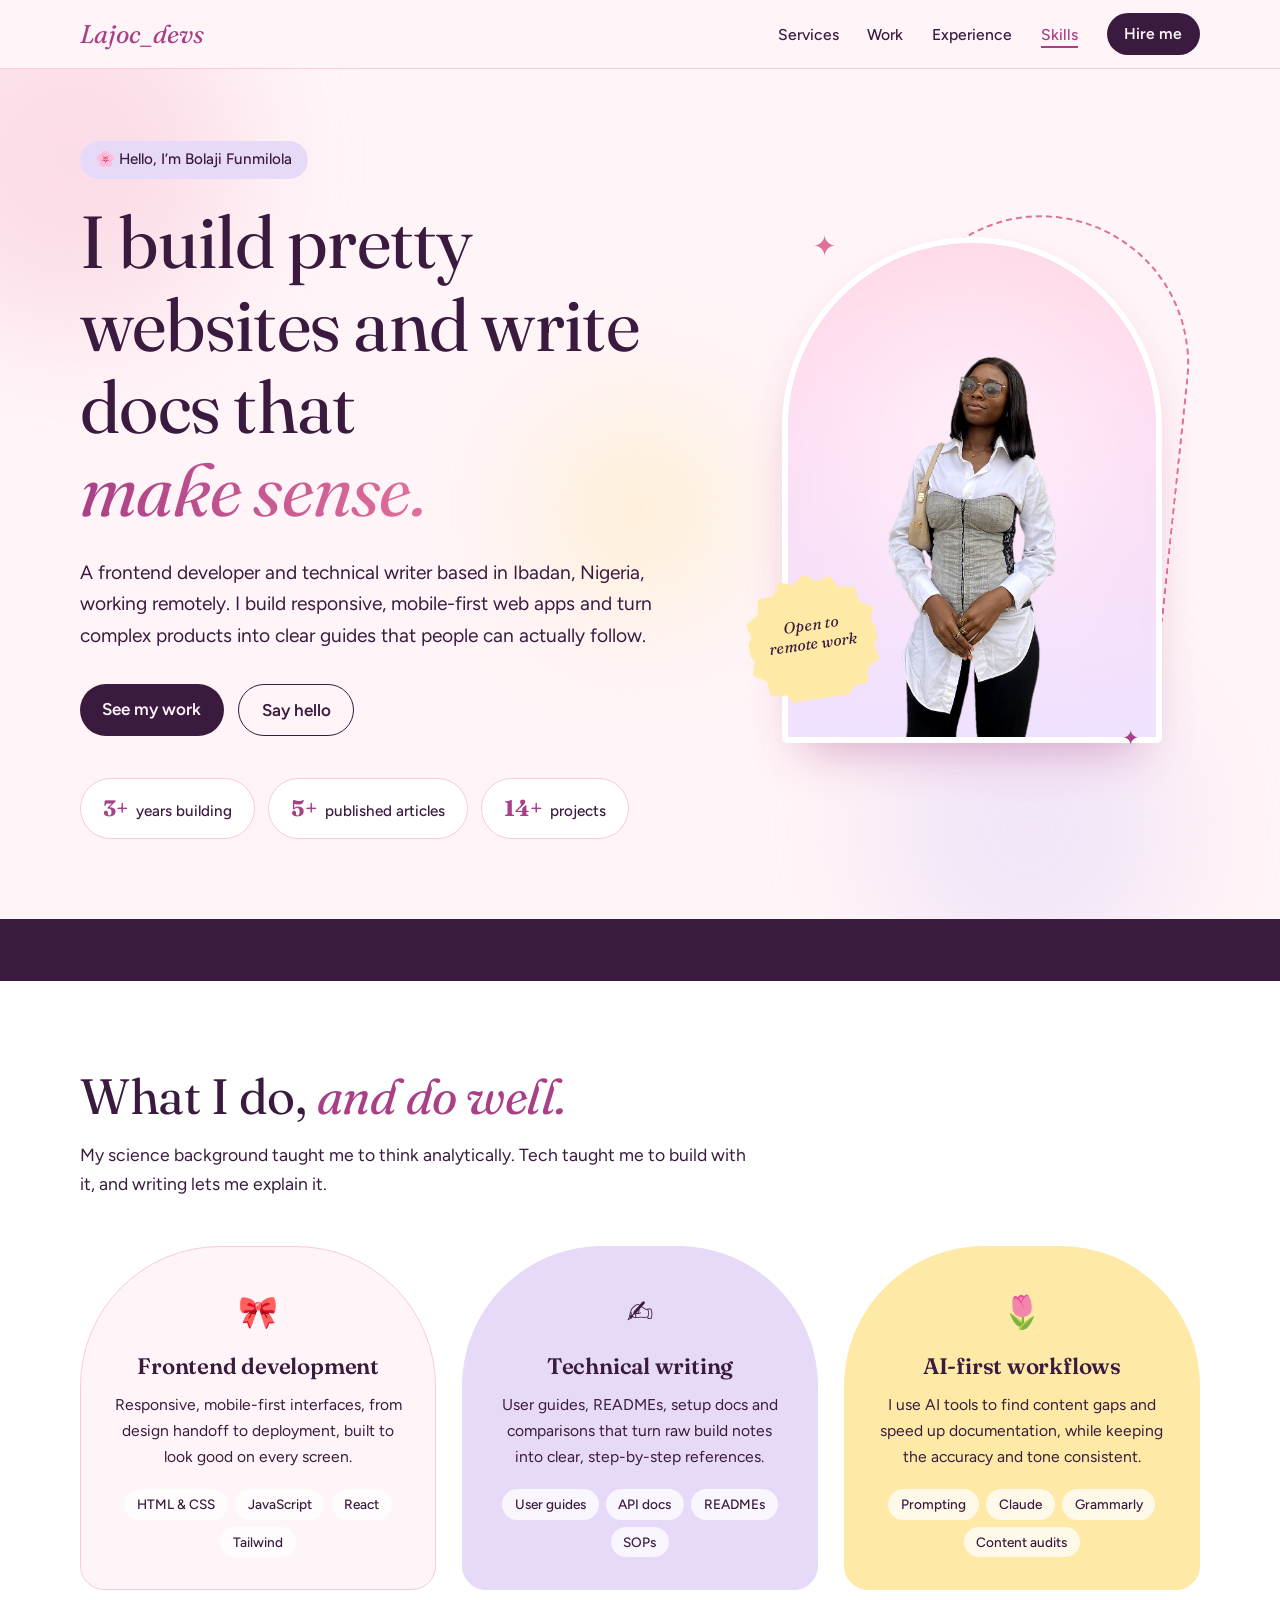
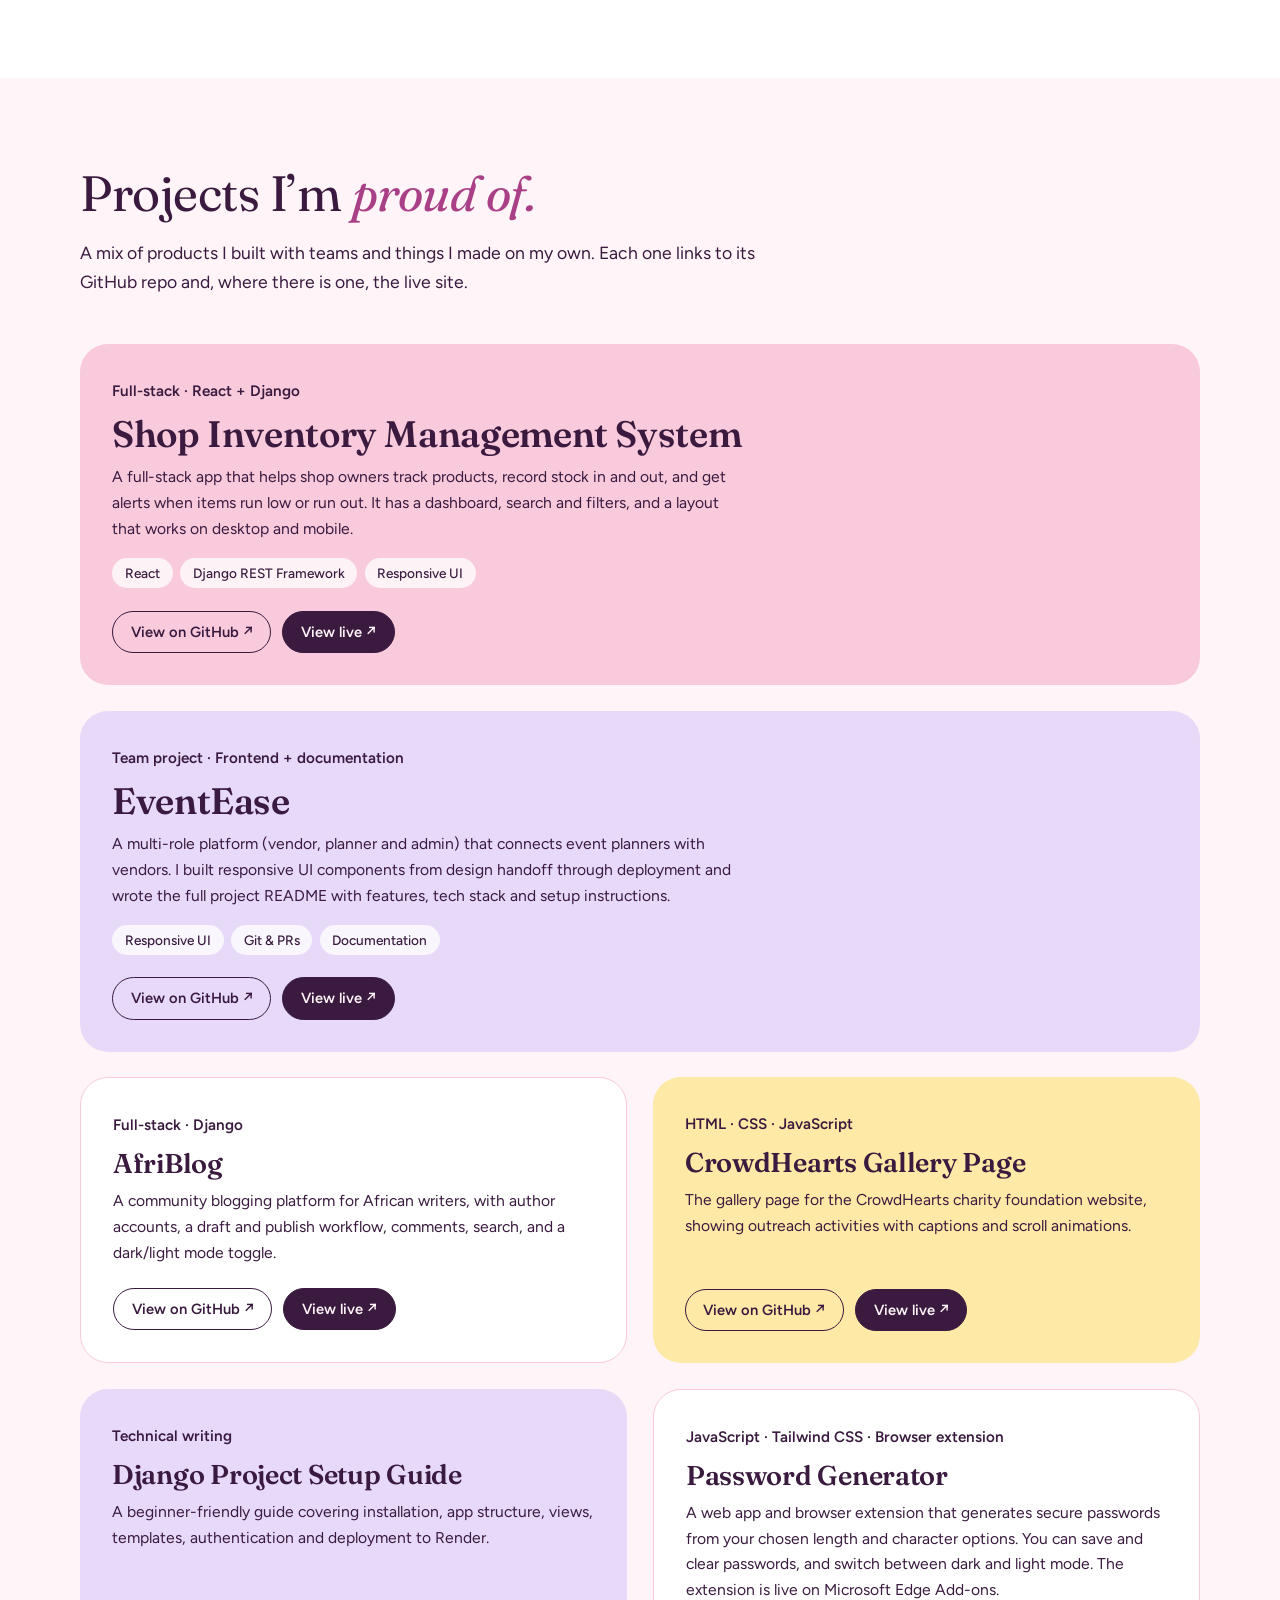
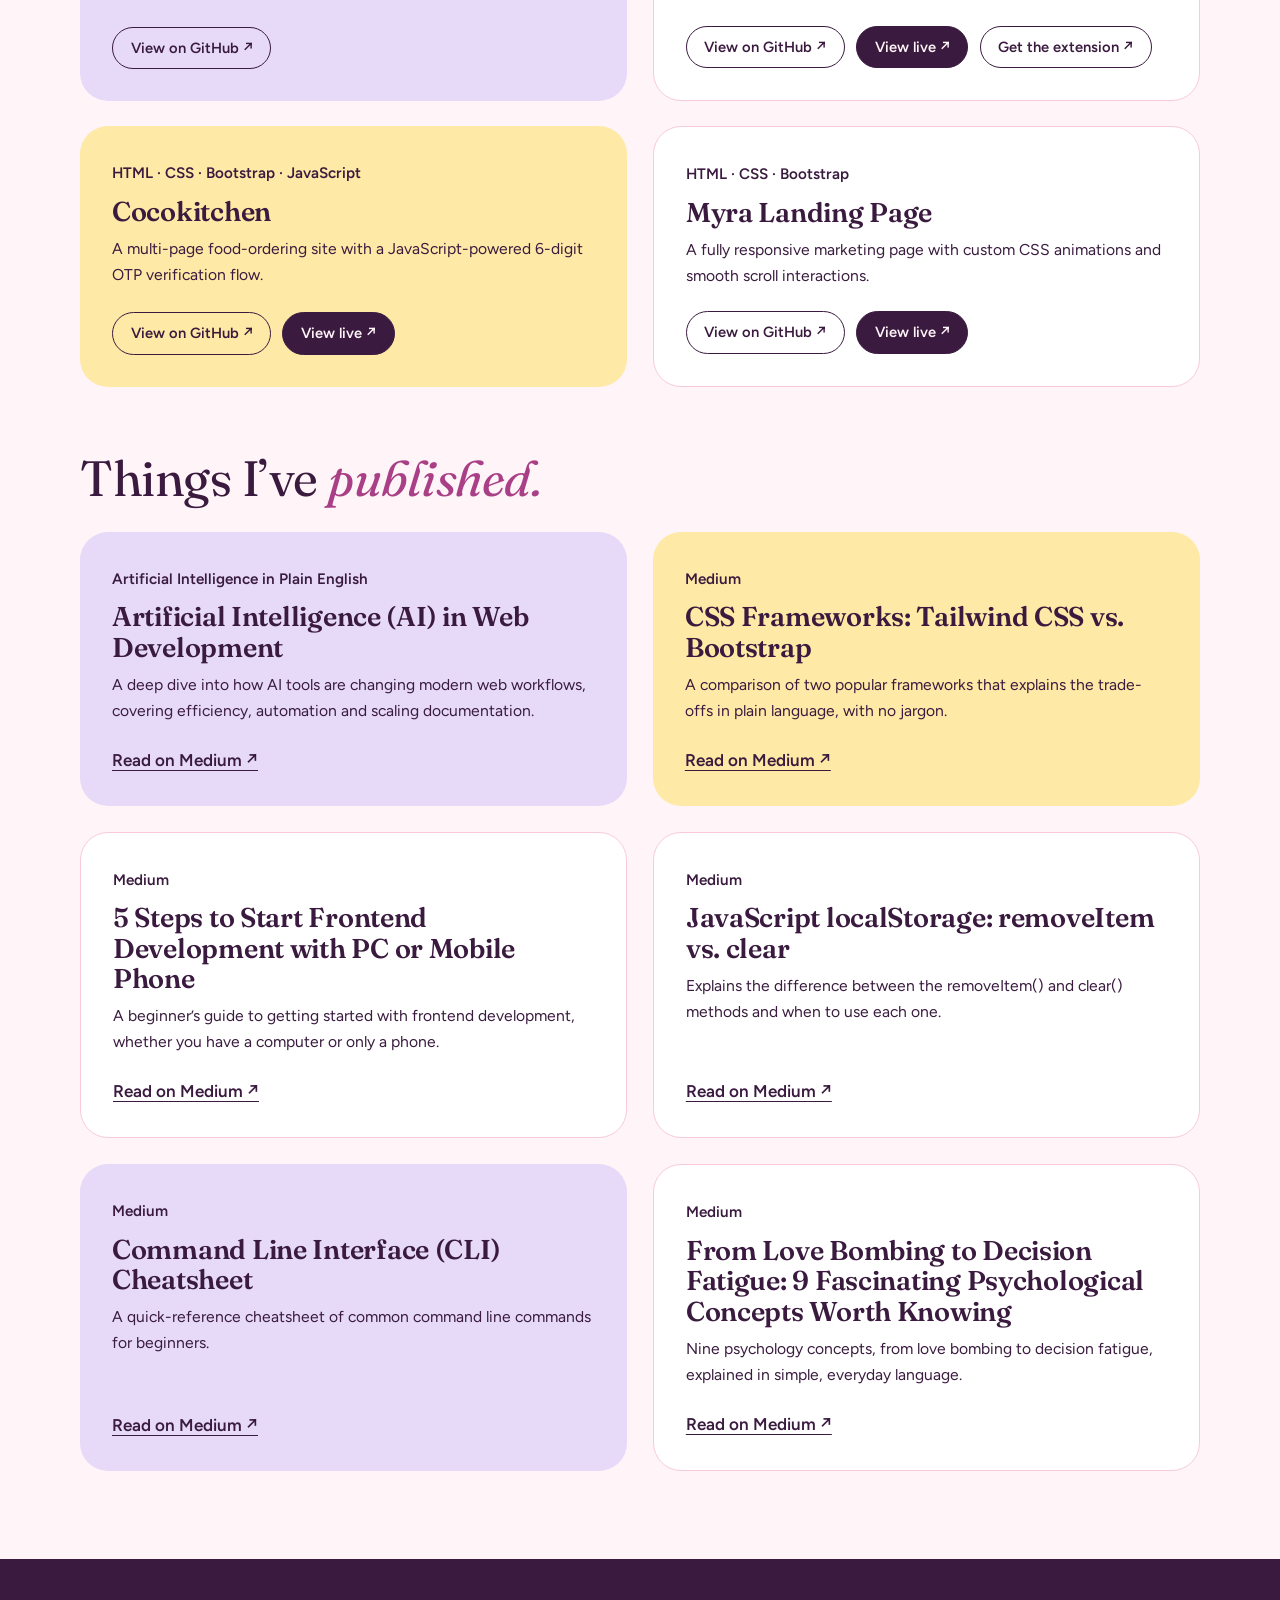
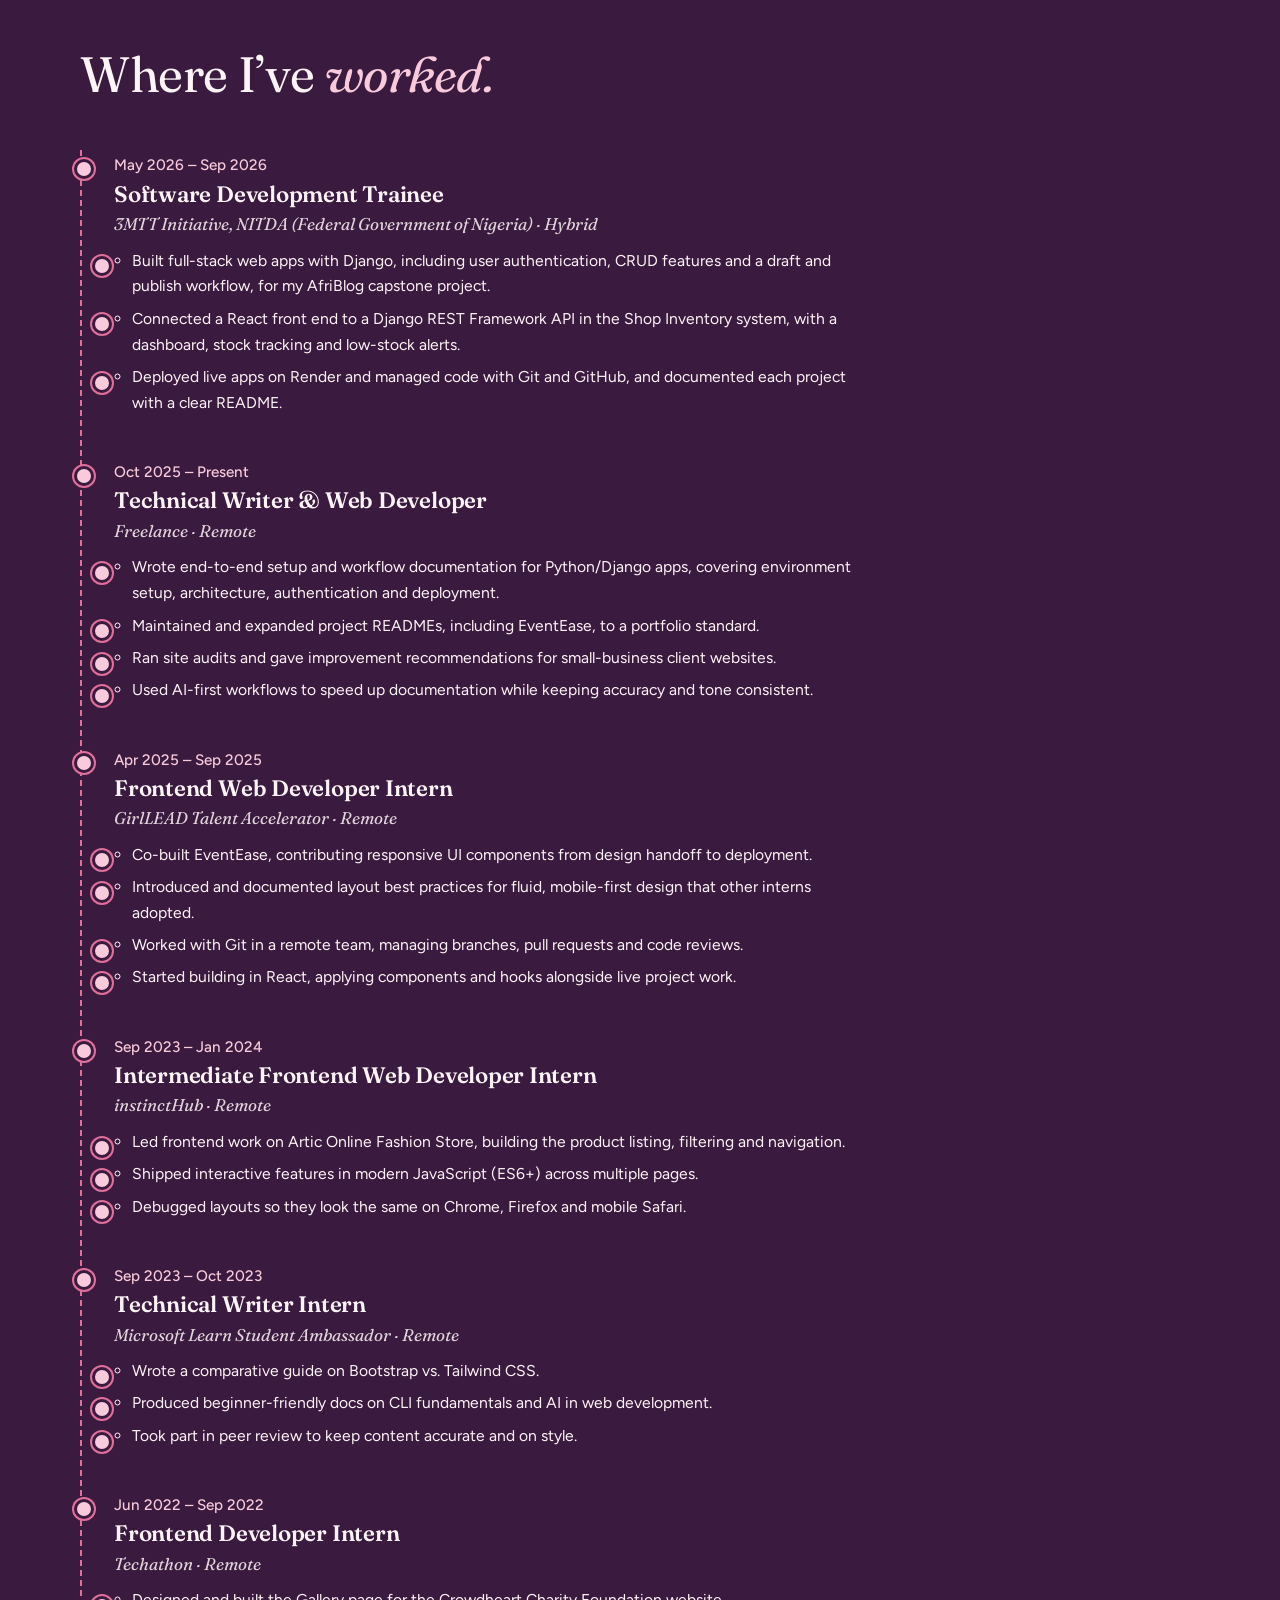
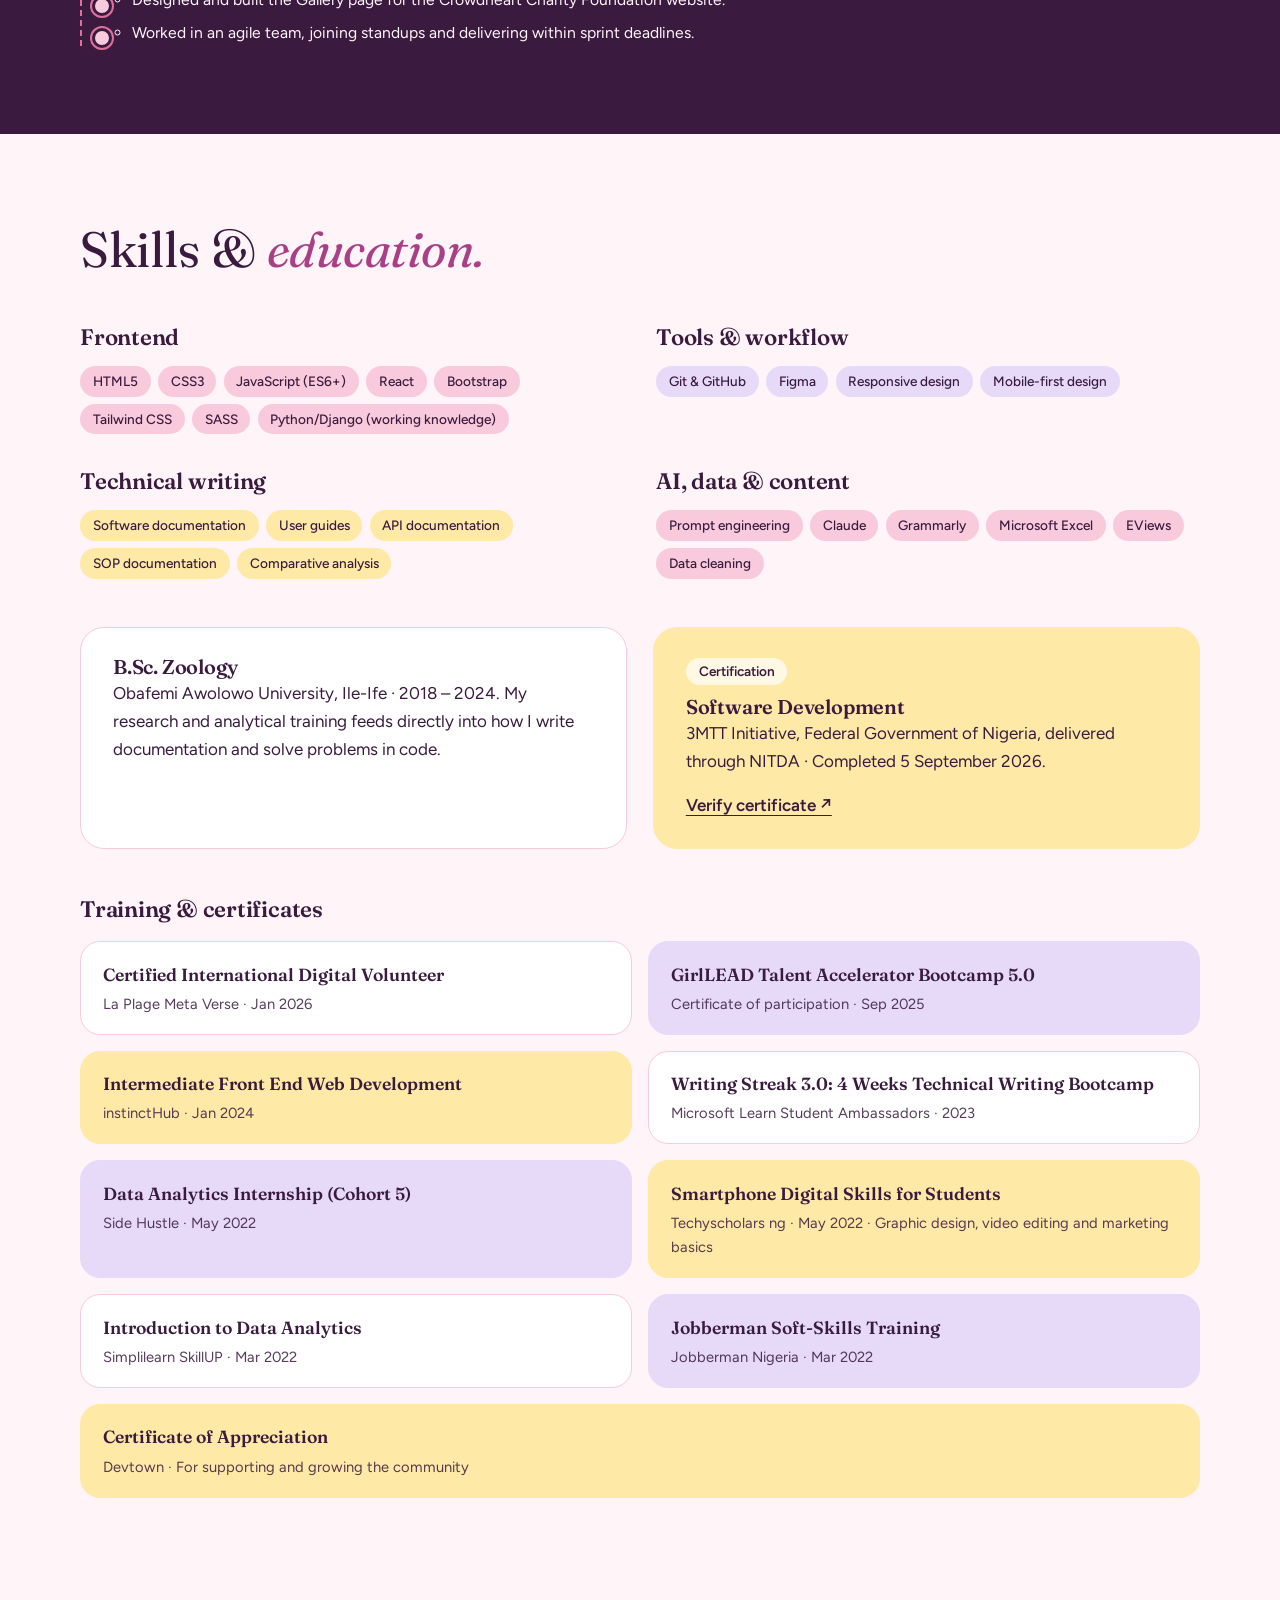
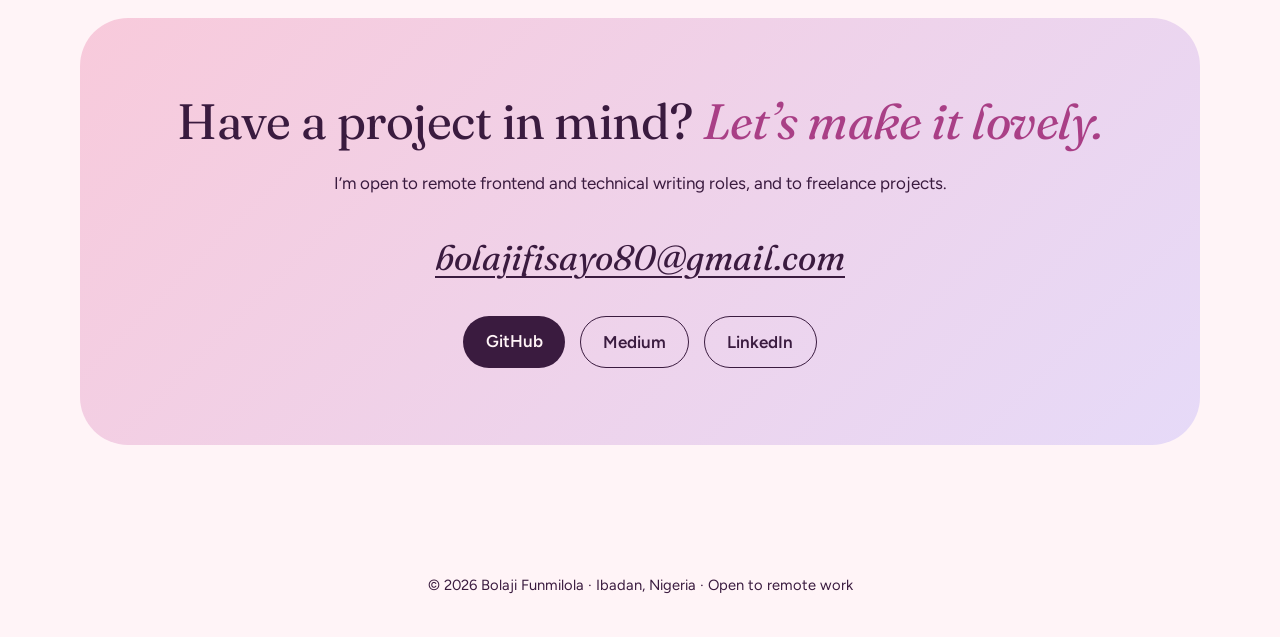
==== commit 05f56f98: "corrected javascript file name mismatch and updated readme" ====
--- a/index.html
+++ b/index.html
@@ -23,14 +23,16 @@
 	</head>
 	<body id="top">
 		<div class="progress" aria-hidden="true"></div>
-		<div class="curtain" aria-hidden="true"><span>Funmilola ✦</span></div>
+		<div class="curtain" aria-hidden="true"><span>Lajoc_devs ✦</span></div>
 
 		<header>
 			<div class="wrap bar">
 				<a href="#top" class="logo">Lajoc_devs</a>
-				<button class="menu-btn" aria-expanded="false" aria-controls="menu">
-					Menu
-				</button>
+				<input type="checkbox" id="menu-toggle" class="menu-check" />
+				<label for="menu-toggle" class="menu-btn"
+					><span class="t-open">Menu</span
+					><span class="t-close">Close</span></label
+				>
 				<nav aria-label="Main">
 					<ul id="menu">
 						<li><a href="#services">Services</a></li>
@@ -813,9 +815,11 @@
 		</main>
 
 		<footer>
-			<div class="wrap">© 2026 Bolaji Funmilola · Ibadan, Nigeria</div>
+			<div class="wrap">
+				© 2026 Bolaji Funmilola · Ibadan, Nigeria · Open to remote work
+			</div>
 		</footer>
 
-		<script src="js/jscript.js"></script>
+		<script src="js/script.js"></script>
 	</body>
 </html>
--- a/css/style.css
+++ b/css/style.css
@@ -142,6 +142,27 @@
 	font-weight: 600;
 	color: var(--plum);
 	cursor: pointer;
+	user-select: none;
+}
+.menu-check {
+	position: absolute;
+	opacity: 0;
+	pointer-events: none;
+	width: 1px;
+	height: 1px;
+}
+.menu-btn .t-close {
+	display: none;
+}
+#menu-toggle:checked + .menu-btn .t-open {
+	display: none;
+}
+#menu-toggle:checked + .menu-btn .t-close {
+	display: inline;
+}
+#menu-toggle:focus-visible + .menu-btn {
+	outline: 3px solid var(--orchid);
+	outline-offset: 3px;
 }
 
 /* Hero */
@@ -278,6 +299,7 @@
 	font-size: 0.95rem;
 }
 .stat b {
+	font-variant-numeric: tabular-nums;
 	font-family: var(--serif);
 	font-size: 1.4rem;
 	color: var(--orchid);
@@ -664,21 +686,25 @@
 	}
 	.menu-btn {
 		display: block;
+		margin-left: auto;
 	}
 	nav ul {
 		position: absolute;
 		top: 68px;
+		/* width: 150px; reduce the menu	width */
 		left: 0;
-		right: 0;
+		right: 0; /* menu displays on right */
 		background: var(--petal);
+		opacity: 0.98;
 		flex-direction: column;
 		padding: 1.4rem 0 1.8rem;
 		gap: 1.2rem;
 		border-bottom: 1px solid var(--blush);
 		display: none;
 	}
-	nav ul.open {
+	#menu-toggle:checked ~ nav ul {
 		display: flex;
+		animation: menuIn 0.25s ease;
 	}
 	.portrait {
 		order: -1;
@@ -781,6 +807,16 @@
 	transform: translateY(-4px);
 }
 
+@keyframes menuIn {
+	from {
+		opacity: 0;
+		transform: translateY(-8px);
+	}
+	to {
+		opacity: 1;
+		transform: none;
+	}
+}
 @keyframes rise {
 	from {
 		opacity: 0;
@@ -998,7 +1034,7 @@
 }
 
 /* headline word-by-word reveal */
-.hero h1.split {
+.js .hero-grid > div:first-child > h1.split {
 	animation: none;
 }
 .w {
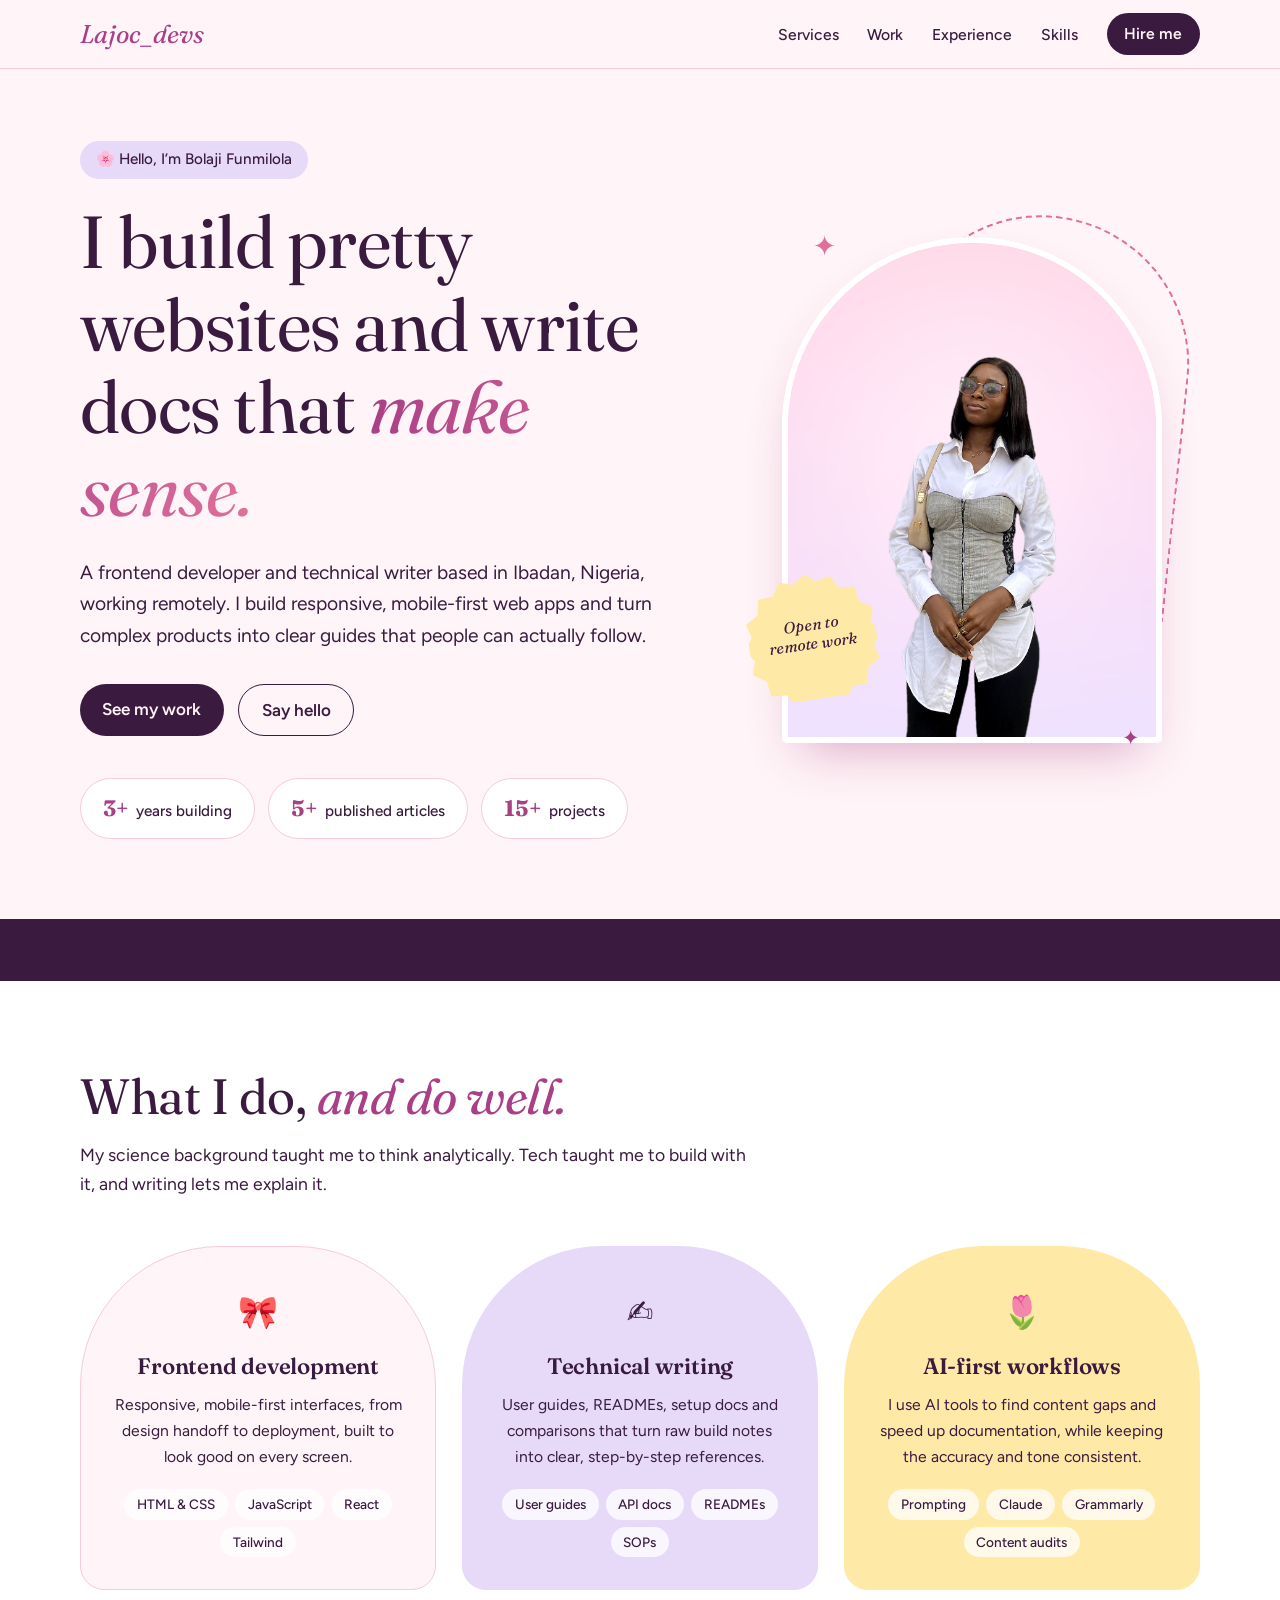
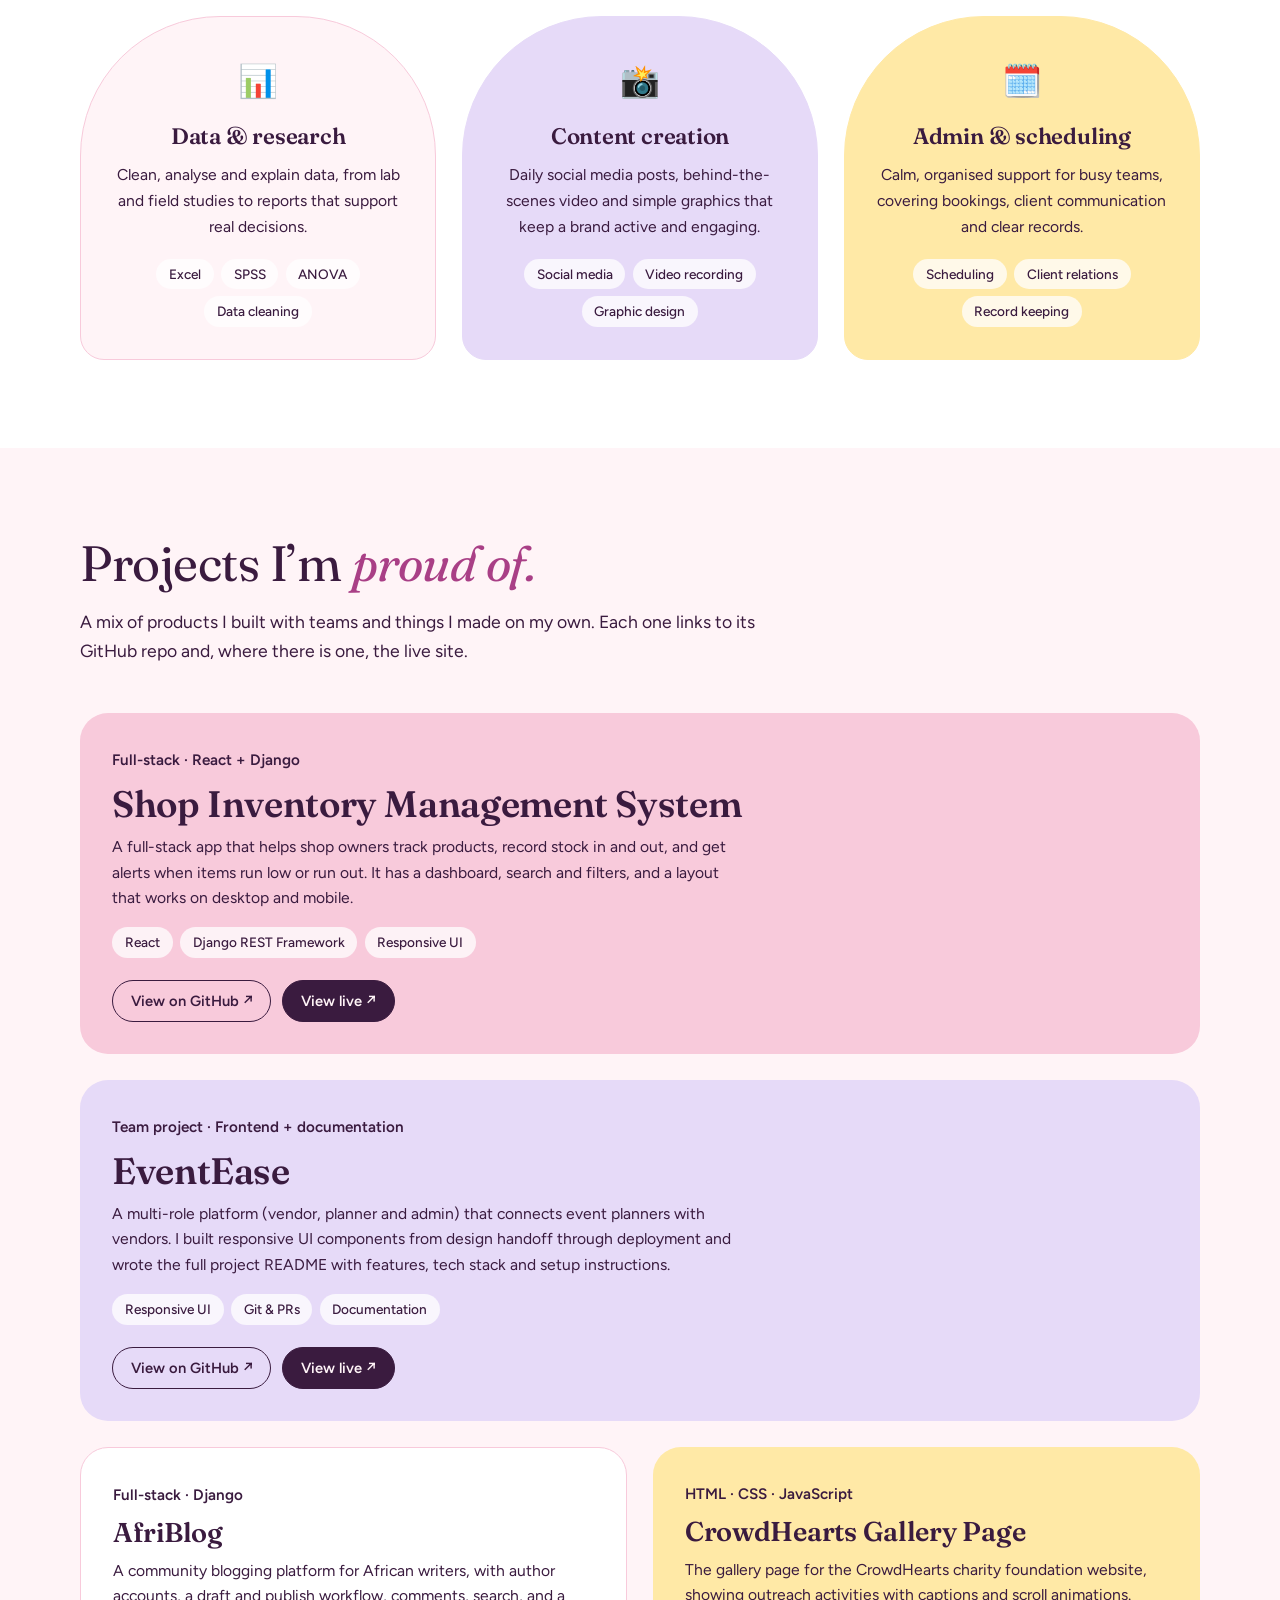
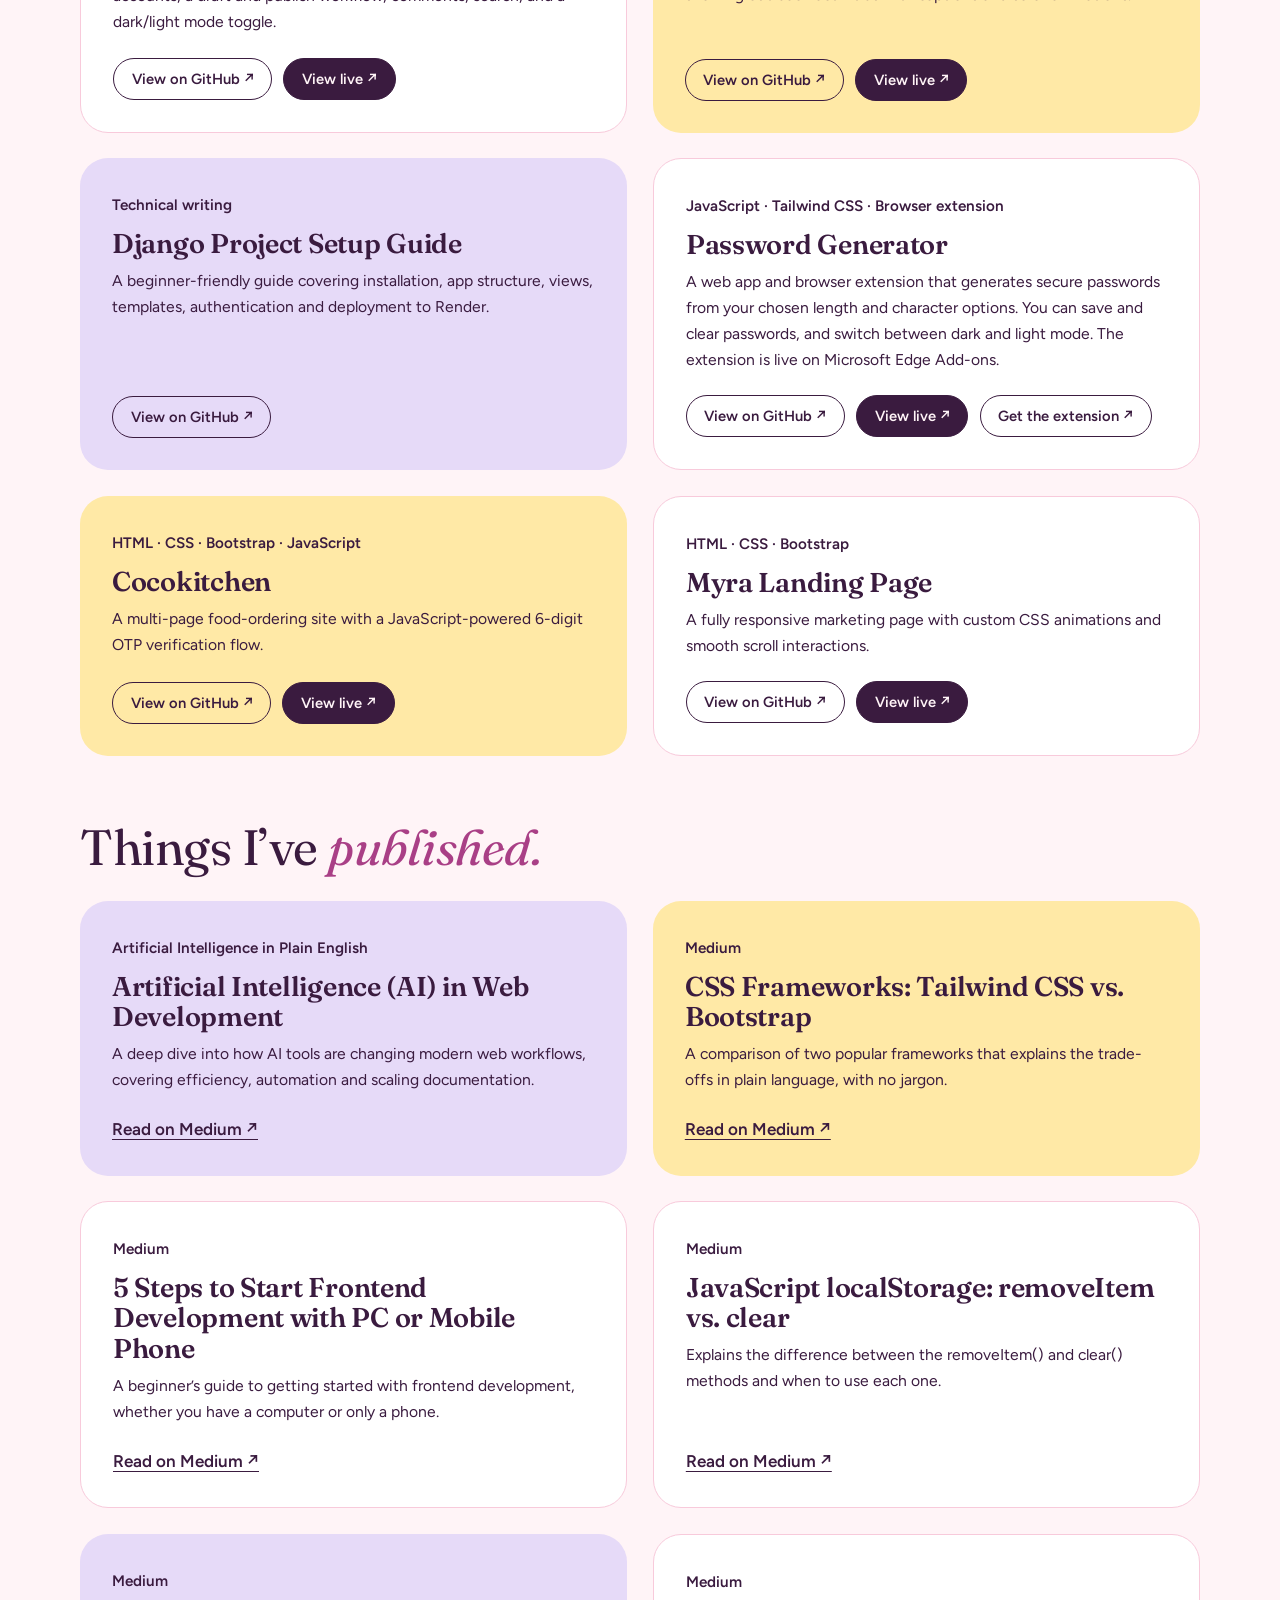
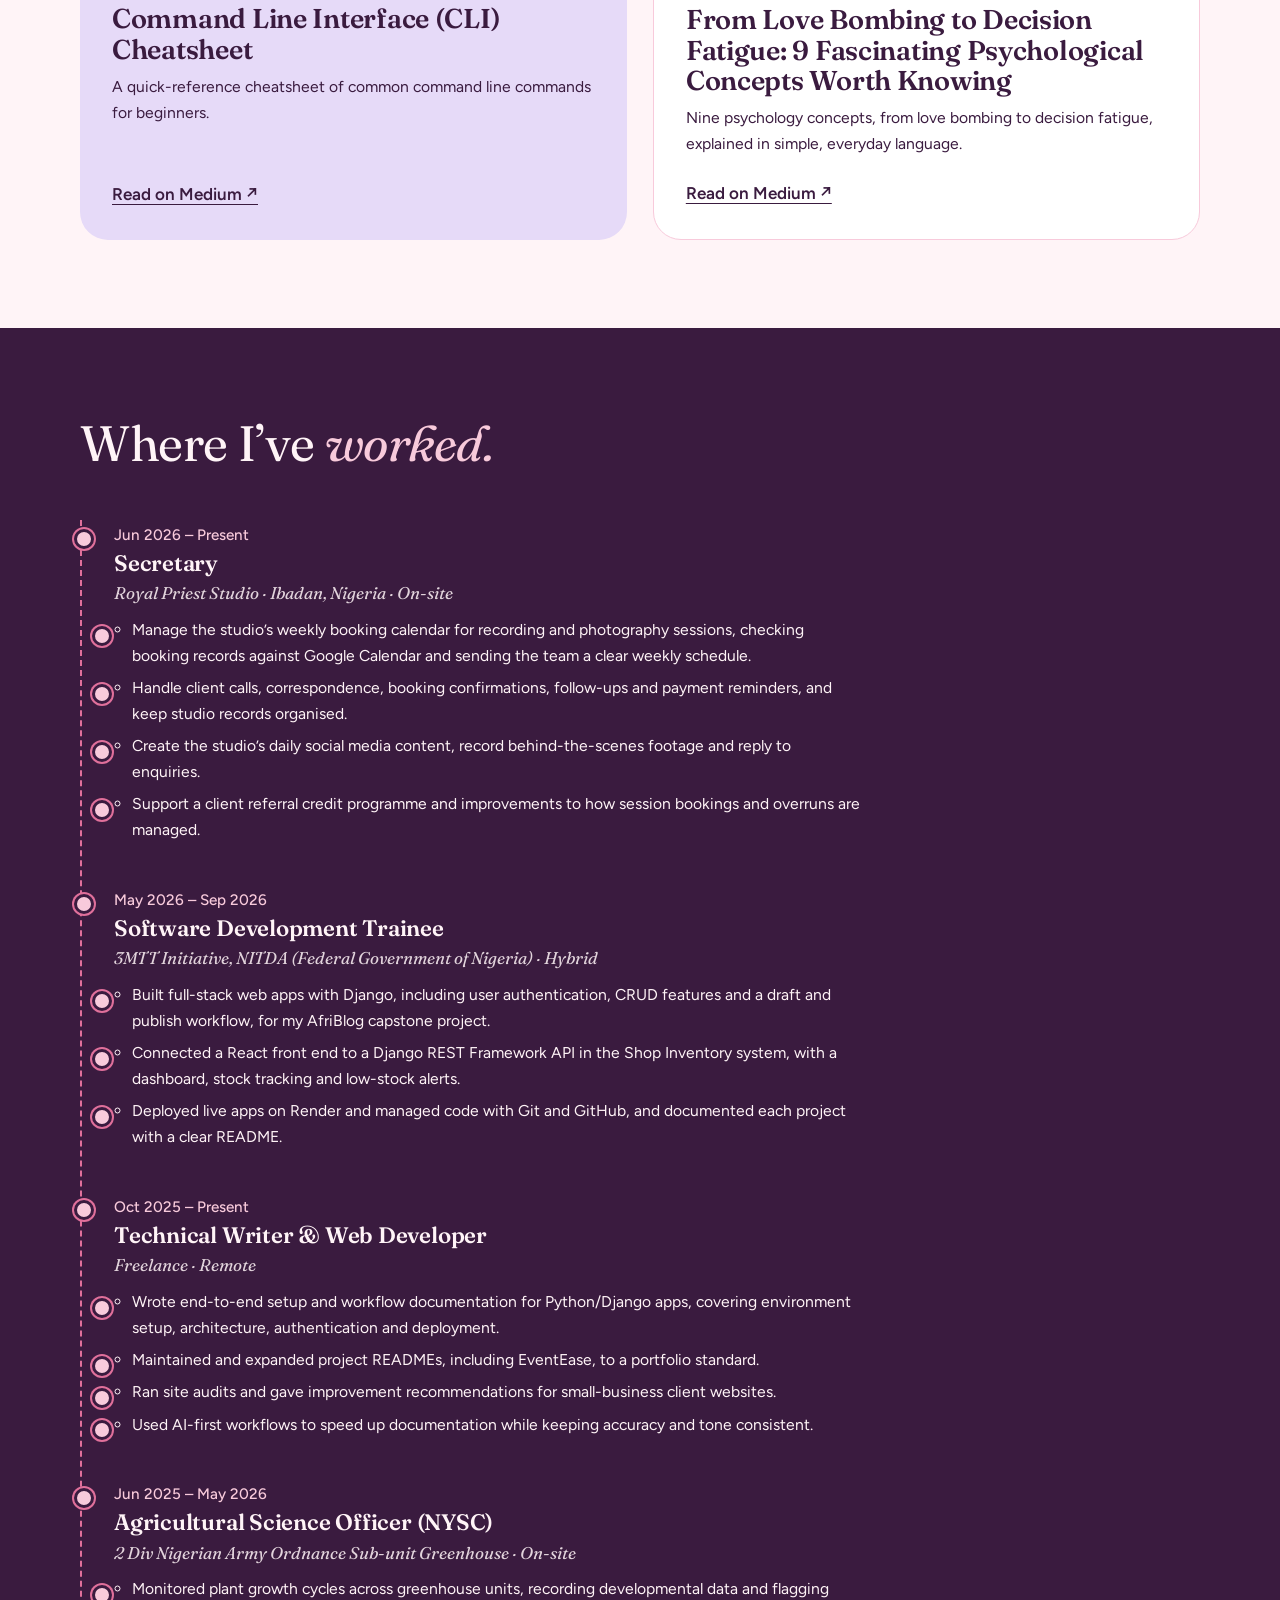
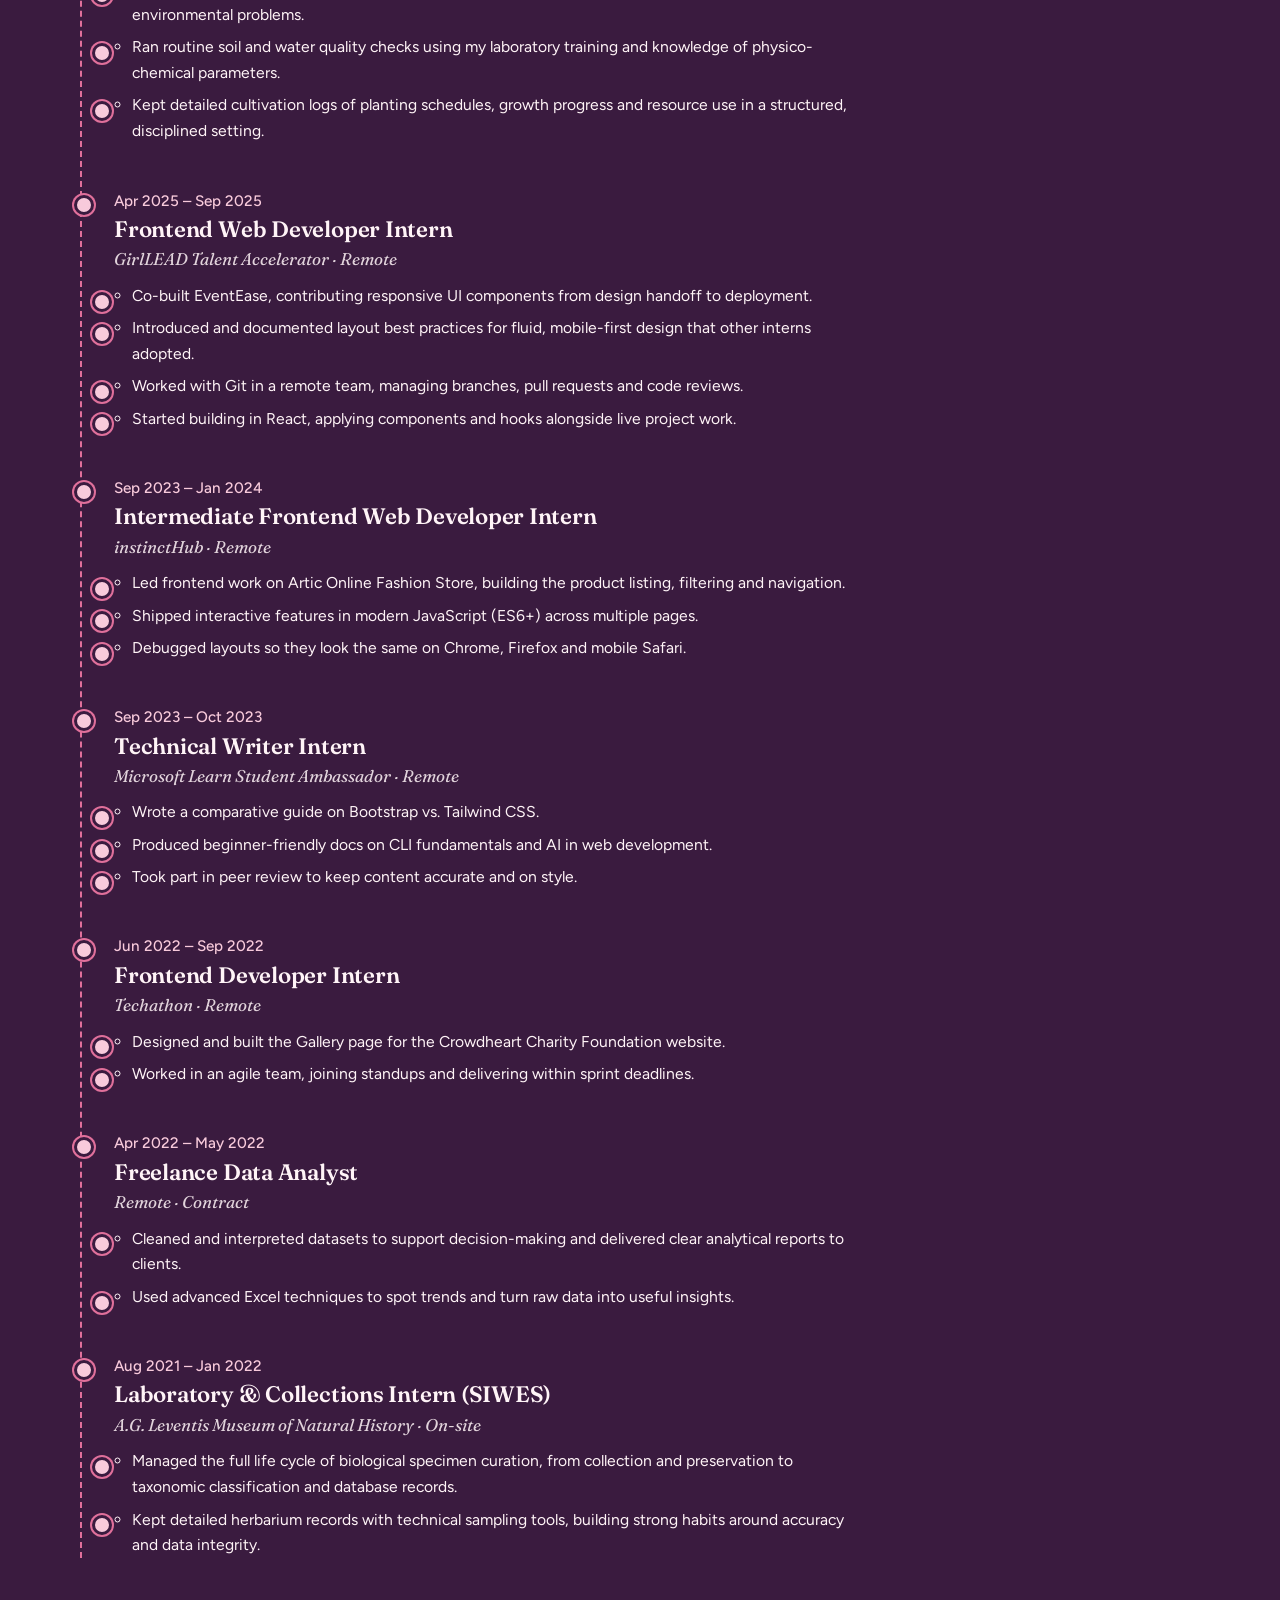
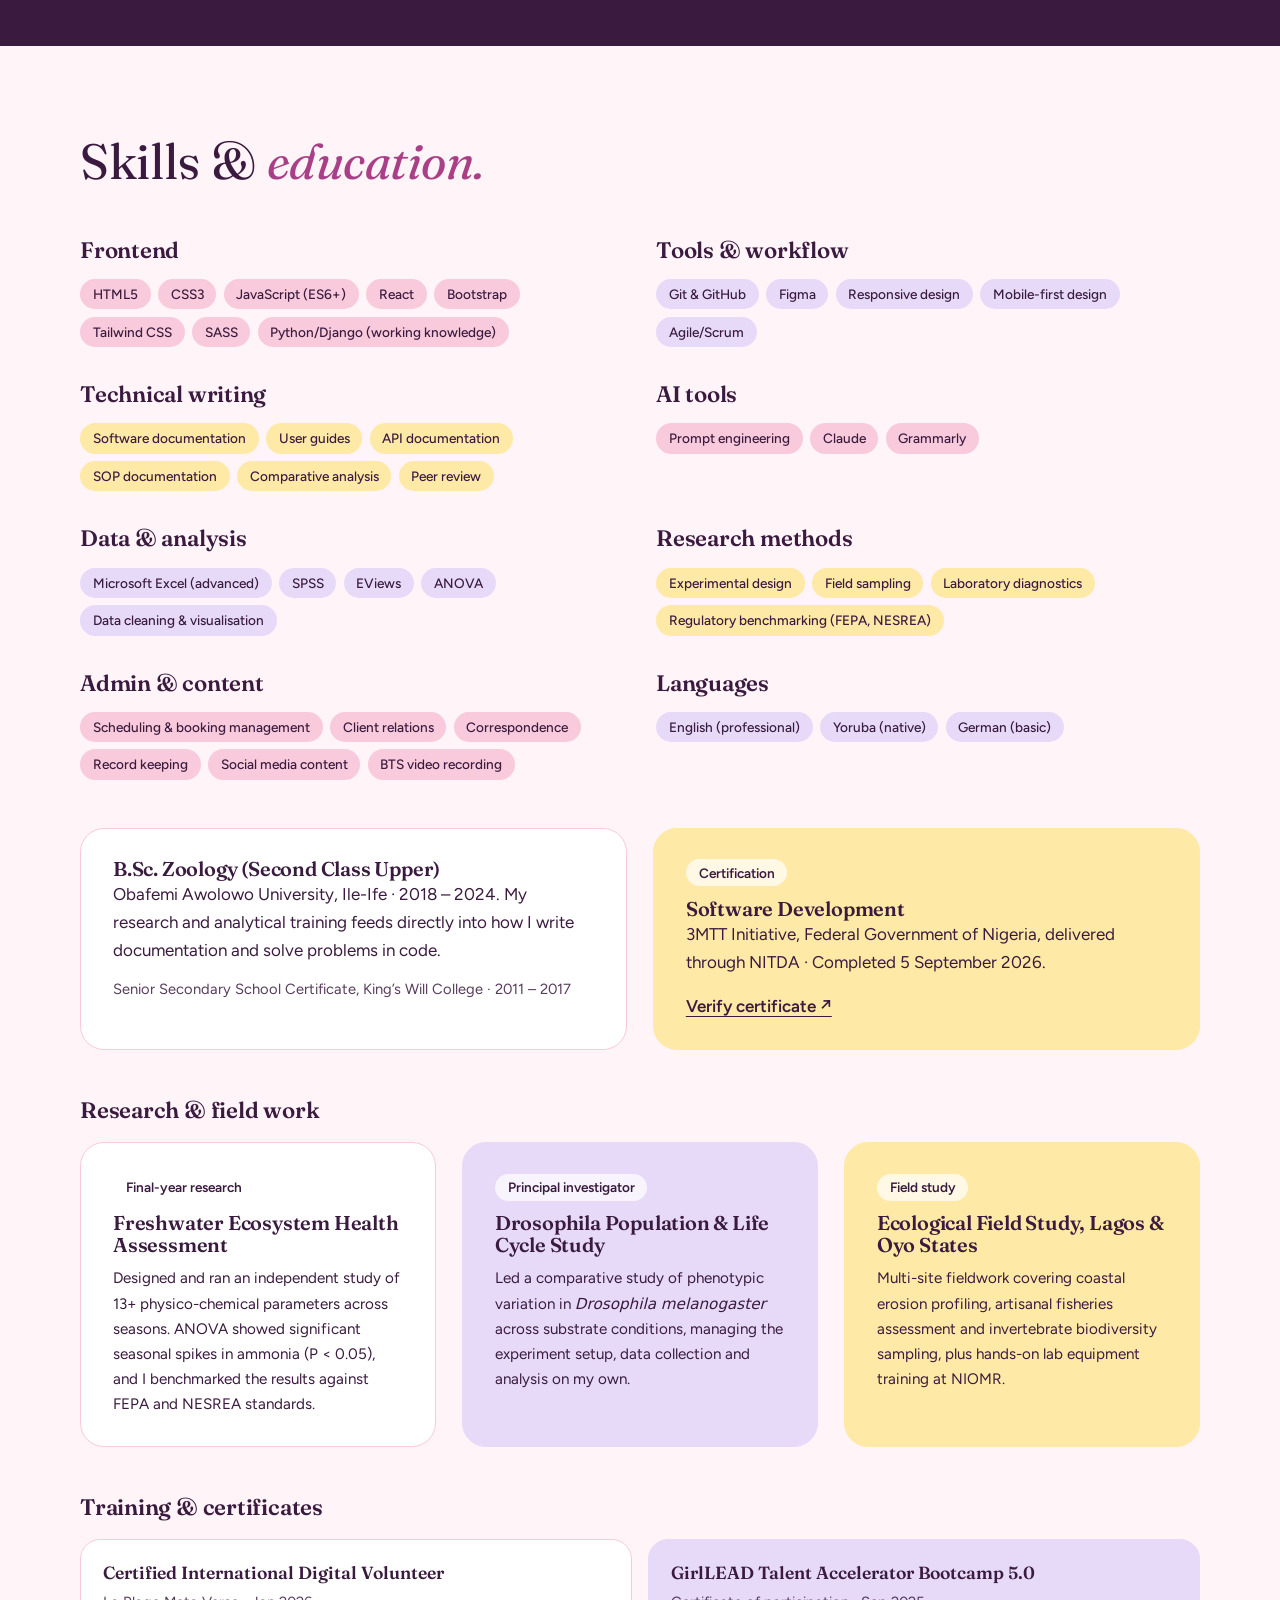
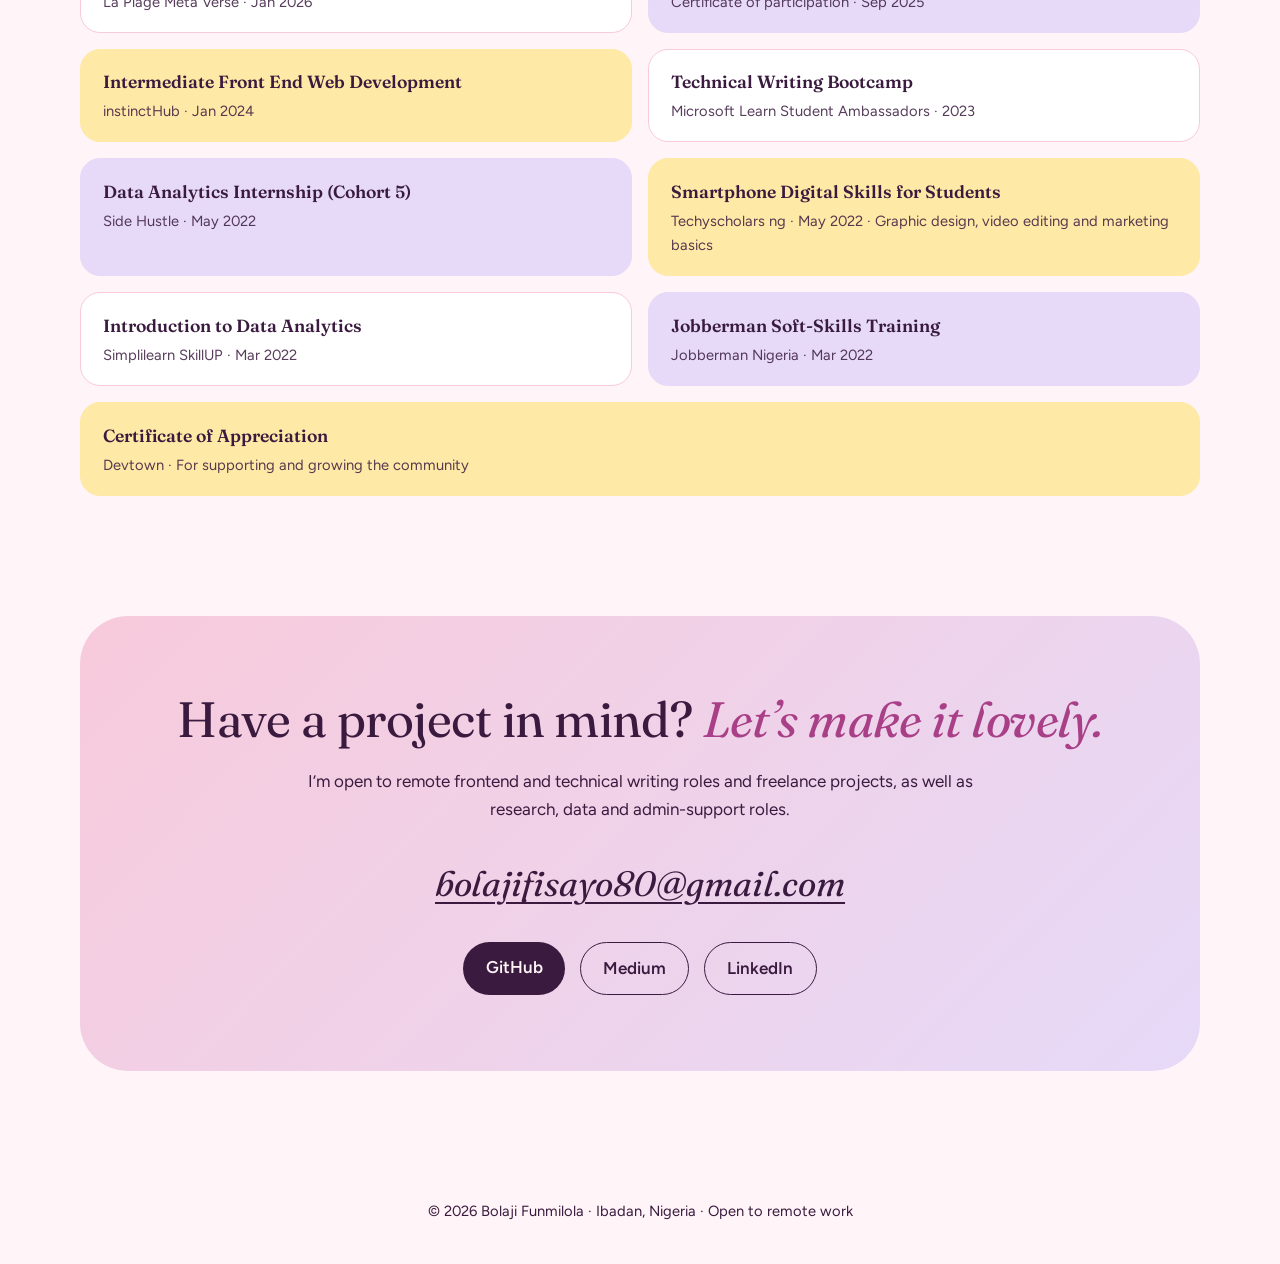
==== commit e538f80d: "update experience" ====
--- a/index.html
+++ b/index.html
@@ -101,9 +101,11 @@
 				<div>
 					Software Development ✿ HTML5 ✿ CSS3 ✿ JavaScript ✿ React ✿ Tailwind
 					CSS ✿ Bootstrap ✿ Technical Writing ✿ Documentation ✿ Figma ✿ Git ✿
-					Django ✿ SASS ✿ Markdown ✿ Software Development ✿ HTML5 ✿ CSS3 ✿
-					JavaScript ✿ React ✿ Tailwind CSS ✿ Bootstrap ✿ Technical Writing ✿
-					Documentation ✿ Figma ✿ Git ✿ Django ✿ SASS ✿ Markdown ✿
+					Django ✿ SASS ✿ Markdown ✿ Data Analysis ✿ SPSS ✿ Research ✿ Social
+					Media ✿ Software Development ✿ HTML5 ✿ CSS3 ✿ JavaScript ✿ React ✿
+					Tailwind CSS ✿ Bootstrap ✿ Technical Writing ✿ Documentation ✿ Figma ✿
+					Git ✿ Django ✿ SASS ✿ Markdown ✿ Data Analysis ✿ SPSS ✿ Research ✿
+					Social Media ✿
 				</div>
 			</div>
 
@@ -158,6 +160,46 @@
 								<li>Claude</li>
 								<li>Grammarly</li>
 								<li>Content audits</li>
+							</ul>
+						</article>
+						<article class="svc">
+							<div class="icon" aria-hidden="true">📊</div>
+							<h3>Data &amp; research</h3>
+							<p>
+								Clean, analyse and explain data, from lab and field studies to
+								reports that support real decisions.
+							</p>
+							<ul class="tags">
+								<li>Excel</li>
+								<li>SPSS</li>
+								<li>ANOVA</li>
+								<li>Data cleaning</li>
+							</ul>
+						</article>
+						<article class="svc">
+							<div class="icon" aria-hidden="true">📸</div>
+							<h3>Content creation</h3>
+							<p>
+								Daily social media posts, behind-the-scenes video and simple
+								graphics that keep a brand active and engaging.
+							</p>
+							<ul class="tags">
+								<li>Social media</li>
+								<li>Video recording</li>
+								<li>Graphic design</li>
+							</ul>
+						</article>
+						<article class="svc">
+							<div class="icon" aria-hidden="true">🗓️</div>
+							<h3>Admin &amp; scheduling</h3>
+							<p>
+								Calm, organised support for busy teams, covering bookings,
+								client communication and clear records.
+							</p>
+							<ul class="tags">
+								<li>Scheduling</li>
+								<li>Client relations</li>
+								<li>Record keeping</li>
 							</ul>
 						</article>
 					</div>
@@ -522,6 +564,33 @@
 					</div>
 					<ol class="timeline">
 						<li>
+							<span class="when">Jun 2026 – Present</span>
+							<h3>Secretary</h3>
+							<p class="where">
+								Royal Priest Studio · Ibadan, Nigeria · On-site
+							</p>
+							<ul>
+								<li>
+									Manage the studio’s weekly booking calendar for recording and
+									photography sessions, checking booking records against Google
+									Calendar and sending the team a clear weekly schedule.
+								</li>
+								<li>
+									Handle client calls, correspondence, booking confirmations,
+									follow-ups and payment reminders, and keep studio records
+									organised.
+								</li>
+								<li>
+									Create the studio’s daily social media content, record
+									behind-the-scenes footage and reply to enquiries.
+								</li>
+								<li>
+									Support a client referral credit programme and improvements to
+									how session bookings and overruns are managed.
+								</li>
+							</ul>
+						</li>
+						<li>
 							<span class="when">May 2026 – Sep 2026</span>
 							<h3>Software Development Trainee</h3>
 							<p class="where">
@@ -569,6 +638,29 @@
 							</ul>
 						</li>
 						<li>
+							<span class="when">Jun 2025 – May 2026</span>
+							<h3>Agricultural Science Officer (NYSC)</h3>
+							<p class="where">
+								2 Div Nigerian Army Ordnance Sub-unit Greenhouse · On-site
+							</p>
+							<ul>
+								<li>
+									Monitored plant growth cycles across greenhouse units,
+									recording developmental data and flagging environmental
+									problems.
+								</li>
+								<li>
+									Ran routine soil and water quality checks using my laboratory
+									training and knowledge of physico-chemical parameters.
+								</li>
+								<li>
+									Kept detailed cultivation logs of planting schedules, growth
+									progress and resource use in a structured, disciplined
+									setting.
+								</li>
+							</ul>
+						</li>
+						<li>
 							<span class="when">Apr 2025 – Sep 2025</span>
 							<h3>Frontend Web Developer Intern</h3>
 							<p class="where">GirlLEAD Talent Accelerator · Remote</p>
@@ -640,6 +732,39 @@
 								<li>
 									Worked in an agile team, joining standups and delivering
 									within sprint deadlines.
+								</li>
+							</ul>
+						</li>
+						<li>
+							<span class="when">Apr 2022 – May 2022</span>
+							<h3>Freelance Data Analyst</h3>
+							<p class="where">Remote · Contract</p>
+							<ul>
+								<li>
+									Cleaned and interpreted datasets to support decision-making
+									and delivered clear analytical reports to clients.
+								</li>
+								<li>
+									Used advanced Excel techniques to spot trends and turn raw
+									data into useful insights.
+								</li>
+							</ul>
+						</li>
+						<li>
+							<span class="when">Aug 2021 – Jan 2022</span>
+							<h3>Laboratory &amp; Collections Intern (SIWES)</h3>
+							<p class="where">
+								A.G. Leventis Museum of Natural History · On-site
+							</p>
+							<ul>
+								<li>
+									Managed the full life cycle of biological specimen curation,
+									from collection and preservation to taxonomic classification
+									and database records.
+								</li>
+								<li>
+									Kept detailed herbarium records with technical sampling tools,
+									building strong habits around accuracy and data integrity.
 								</li>
 							</ul>
 						</li>
@@ -670,12 +795,13 @@
 							</ul>
 						</div>
 						<div>
-							<h3>Tools & workflow</h3>
+							<h3>Tools &amp; workflow</h3>
 							<ul class="tags left">
-								<li style="background: var(--lilac)">Git & GitHub</li>
+								<li style="background: var(--lilac)">Git &amp; GitHub</li>
 								<li style="background: var(--lilac)">Figma</li>
 								<li style="background: var(--lilac)">Responsive design</li>
 								<li style="background: var(--lilac)">Mobile-first design</li>
+								<li style="background: var(--lilac)">Agile/Scrum</li>
 							</ul>
 						</div>
 						<div>
@@ -688,27 +814,77 @@
 								<li style="background: var(--butter)">API documentation</li>
 								<li style="background: var(--butter)">SOP documentation</li>
 								<li style="background: var(--butter)">Comparative analysis</li>
+								<li style="background: var(--butter)">Peer review</li>
 							</ul>
 						</div>
 						<div>
-							<h3>AI, data & content</h3>
+							<h3>AI tools</h3>
 							<ul class="tags left">
 								<li style="background: var(--blush)">Prompt engineering</li>
 								<li style="background: var(--blush)">Claude</li>
 								<li style="background: var(--blush)">Grammarly</li>
-								<li style="background: var(--blush)">Microsoft Excel</li>
-								<li style="background: var(--blush)">EViews</li>
-								<li style="background: var(--blush)">Data cleaning</li>
+							</ul>
+						</div>
+						<div>
+							<h3>Data &amp; analysis</h3>
+							<ul class="tags left">
+								<li style="background: var(--lilac)">
+									Microsoft Excel (advanced)
+								</li>
+								<li style="background: var(--lilac)">SPSS</li>
+								<li style="background: var(--lilac)">EViews</li>
+								<li style="background: var(--lilac)">ANOVA</li>
+								<li style="background: var(--lilac)">
+									Data cleaning &amp; visualisation
+								</li>
+							</ul>
+						</div>
+						<div>
+							<h3>Research methods</h3>
+							<ul class="tags left">
+								<li style="background: var(--butter)">Experimental design</li>
+								<li style="background: var(--butter)">Field sampling</li>
+								<li style="background: var(--butter)">
+									Laboratory diagnostics
+								</li>
+								<li style="background: var(--butter)">
+									Regulatory benchmarking (FEPA, NESREA)
+								</li>
+							</ul>
+						</div>
+						<div>
+							<h3>Admin &amp; content</h3>
+							<ul class="tags left">
+								<li style="background: var(--blush)">
+									Scheduling &amp; booking management
+								</li>
+								<li style="background: var(--blush)">Client relations</li>
+								<li style="background: var(--blush)">Correspondence</li>
+								<li style="background: var(--blush)">Record keeping</li>
+								<li style="background: var(--blush)">Social media content</li>
+								<li style="background: var(--blush)">BTS video recording</li>
+							</ul>
+						</div>
+						<div>
+							<h3>Languages</h3>
+							<ul class="tags left">
+								<li style="background: var(--lilac)">English (professional)</li>
+								<li style="background: var(--lilac)">Yoruba (native)</li>
+								<li style="background: var(--lilac)">German (basic)</li>
 							</ul>
 						</div>
 					</div>
 					<div class="edu-grid">
 						<div class="edu">
-							<h3>B.Sc. Zoology</h3>
+							<h3>B.Sc. Zoology (Second Class Upper)</h3>
 							<p>
 								Obafemi Awolowo University, Ile-Ife · 2018 – 2024. My research
 								and analytical training feeds directly into how I write
 								documentation and solve problems in code.
+							</p>
+							<p class="small">
+								Senior Secondary School Certificate, King’s Will College · 2011
+								– 2017
 							</p>
 						</div>
 						<div class="edu cert">
@@ -725,6 +901,40 @@
 								rel="noopener"
 								>Verify certificate ↗</a
 							>
+						</div>
+					</div>
+					<div class="training research">
+						<h3>Research &amp; field work</h3>
+						<div class="edu-grid research-grid">
+							<div class="edu">
+								<span class="label">Final-year research</span>
+								<h3>Freshwater Ecosystem Health Assessment</h3>
+								<p>
+									Designed and ran an independent study of 13+ physico-chemical
+									parameters across seasons. ANOVA showed significant seasonal
+									spikes in ammonia (P &lt; 0.05), and I benchmarked the results
+									against FEPA and NESREA standards.
+								</p>
+							</div>
+							<div class="edu">
+								<span class="label">Principal investigator</span>
+								<h3>Drosophila Population &amp; Life Cycle Study</h3>
+								<p>
+									Led a comparative study of phenotypic variation in
+									<i>Drosophila melanogaster</i> across substrate conditions,
+									managing the experiment setup, data collection and analysis on
+									my own.
+								</p>
+							</div>
+							<div class="edu">
+								<span class="label">Field study</span>
+								<h3>Ecological Field Study, Lagos &amp; Oyo States</h3>
+								<p>
+									Multi-site fieldwork covering coastal erosion profiling,
+									artisanal fisheries assessment and invertebrate biodiversity
+									sampling, plus hands-on lab equipment training at NIOMR.
+								</p>
+							</div>
 						</div>
 					</div>
 					<div class="training">
@@ -743,7 +953,7 @@
 								><span>instinctHub · Jan 2024</span>
 							</li>
 							<li>
-								<b>Writing Streak 3.0: 4 Weeks Technical Writing Bootcamp</b
+								<b>Technical Writing Bootcamp</b
 								><span>Microsoft Learn Student Ambassadors · 2023</span>
 							</li>
 							<li>
@@ -780,8 +990,9 @@
 					<div class="contact-box">
 						<h2>Have a project in mind? <em>Let’s make it lovely.</em></h2>
 						<p>
-							I’m open to remote frontend and technical writing roles, and to
-							freelance projects.
+							I’m open to remote frontend and technical writing roles and
+							freelance projects, as well as research, data and admin-support
+							roles.
 						</p>
 						<a class="mail" href="mailto:bolajifisayo80@gmail.com"
 							>bolajifisayo80@gmail.com</a
@@ -820,6 +1031,6 @@
 			</div>
 		</footer>
 
-		<script src="js/script.js"></script>
+		<script src="js/jscript.js"></script>
 	</body>
 </html>
--- a/css/style.css
+++ b/css/style.css
@@ -355,11 +355,11 @@
 	border: 1.5px solid var(--blush);
 	text-align: center;
 }
-.svc:nth-child(2) {
+.svc:nth-child(3n + 2) {
 	background: var(--lilac);
 	border-color: var(--lilac);
 }
-.svc:nth-child(3) {
+.svc:nth-child(3n + 3) {
 	background: var(--butter);
 	border-color: var(--butter);
 }
@@ -628,6 +628,31 @@
 	font-size: 0.92rem;
 	opacity: 0.85;
 }
+.edu .small {
+	margin-top: 0.8rem;
+	font-size: 0.92rem;
+	opacity: 0.85;
+}
+.training.research .edu-grid {
+	margin-top: 0;
+}
+.research-grid {
+	grid-template-columns: repeat(3, 1fr);
+}
+.research-grid .edu:nth-child(2) {
+	background: var(--lilac);
+	border-color: var(--lilac);
+}
+.research-grid .edu:nth-child(3) {
+	background: var(--butter);
+	border-color: var(--butter);
+}
+.research-grid .edu h3 {
+	margin-bottom: 0.6rem;
+}
+.research-grid .edu p {
+	font-size: 0.95rem;
+}
 .edu .verify {
 	display: inline-block;
 	margin-top: 1rem;
@@ -691,11 +716,9 @@
 	nav ul {
 		position: absolute;
 		top: 68px;
-		/* width: 150px; reduce the menu	width */
 		left: 0;
-		right: 0; /* menu displays on right */
+		right: 0;
 		background: var(--petal);
-		opacity: 0.98;
 		flex-direction: column;
 		padding: 1.4rem 0 1.8rem;
 		gap: 1.2rem;
